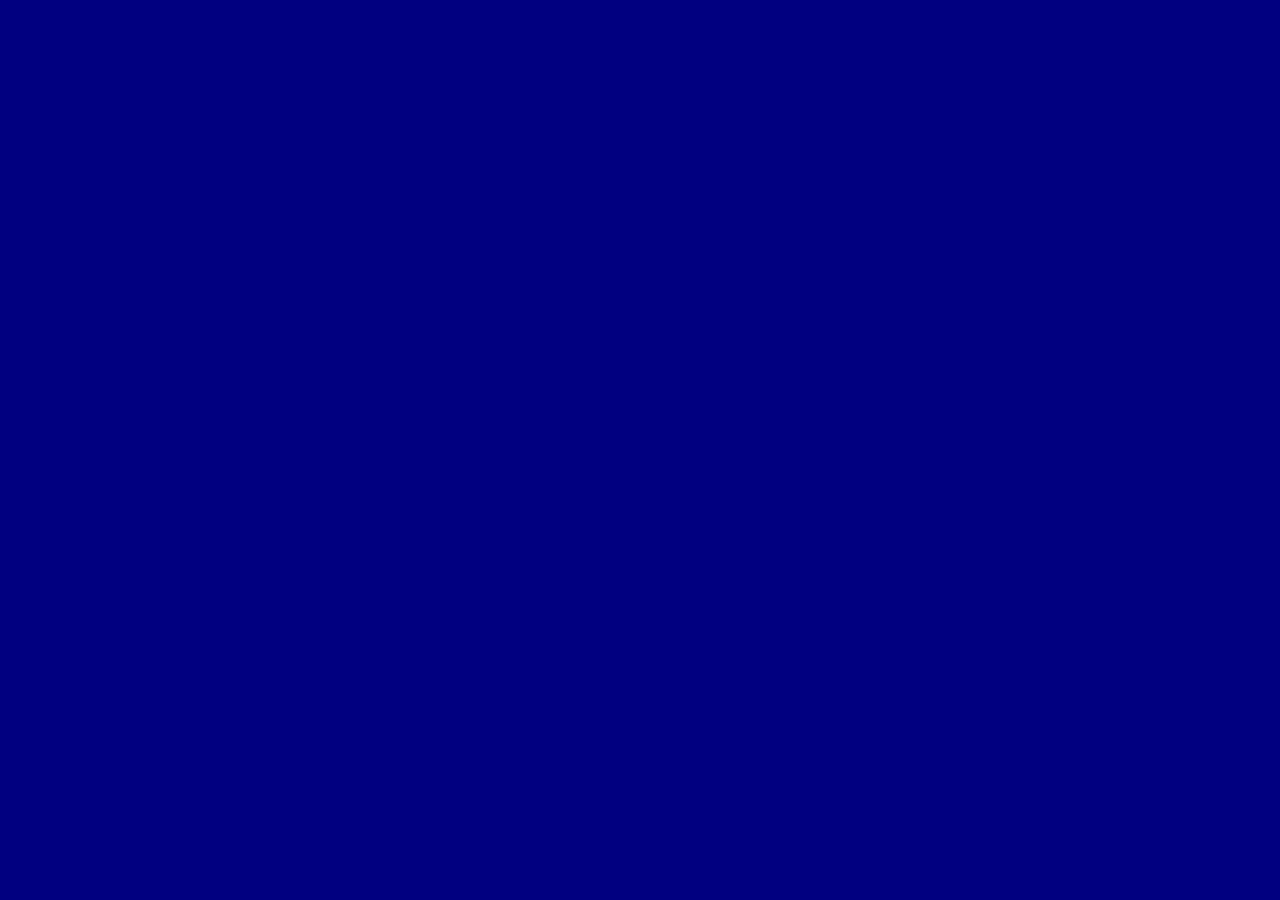
==== cihuy.html @ 17375bff "valentine" ====
<!DOCTYPE html>
<html lang="id">
<head>
    <meta charset="UTF-8">
    <meta name="viewport" content="width=device-width, initial-scale=1.0, maximum-scale=1.0, user-scalable=no">
    <title>LOVE_SYSTEM_98</title>
    <link href="https://fonts.googleapis.com/css2?family=VT323&display=swap" rel="stylesheet">
    <script src="https://cdnjs.cloudflare.com/ajax/libs/three.js/r128/three.min.js"></script>
    <script src="https://cdn.jsdelivr.net/npm/canvas-confetti@1.4.0/dist/confetti.browser.min.js"></script>
    <script src="https://cdnjs.cloudflare.com/ajax/libs/html2canvas/1.4.1/html2canvas.min.js"></script>
    <script src="https://cdn.jsdelivr.net/npm/chart.js"></script>
    <script src="https://cdnjs.cloudflare.com/ajax/libs/qrious/4.0.2/qrious.min.js"></script>
    <style>
        :root {
            --bg: #ffdae0;
            --win-bg: #ece0f8;
            --win-border-light: #ffffff;
            --win-border-dark: #808080;
            --pink: #ff9aa2;
            --blue: #b5ead7;
            --navy: #000080;
        }

        * { box-sizing: border-box; margin: 0; padding: 0; }

        body {
            margin: 0;
            overflow: hidden;
            background: var(--bg);
            font-family: 'VT323', monospace;
            user-select: none;
            -webkit-tap-highlight-color: transparent;
        }

        #world {
            position: fixed;
            top: 0; left: 0;
            z-index: 0;
        }

        #boot-screen {
            position: fixed;
            top: 0; left: 0;
            width: 100%; height: 100%;
            background: #000080;
            z-index: 1000;
            display: flex;
            justify-content: center;
            align-items: center;
            flex-direction: column;
            padding: 20px;
        }

        .boot-text {
            color: #aaaaaa;
            font-size: clamp(0.8rem, 2.5vw, 1.15rem);
            text-align: left;
            width: 600px;
            max-width: 100%;
            line-height: 1.8;
        }

        .boot-text .highlight { color: #ffffff; }
        .boot-text .love { color: #ff6b9d; }

        #password-section {
            margin-top: 20px;
            text-align: center;
            display: none;
            width: 100%;
            max-width: 400px;
        }

        #password-section label {
            color: #ffffff;
            font-size: clamp(1rem, 3vw, 1.4rem);
            display: block;
            margin-bottom: 10px;
        }

        #password-input {
            background: #000;
            border: 2px solid #aaa;
            color: #00ff00;
            font-family: 'VT323', monospace;
            font-size: clamp(1.2rem, 3.5vw, 1.5rem);
            padding: 8px 15px;
            text-align: center;
            width: 220px;
            max-width: 80%;
            outline: none;
        }

        #password-input::placeholder { color: #005500; }

        #password-error {
            color: #ff4444;
            font-size: 1.2rem;
            margin-top: 10px;
            min-height: 25px;
        }

        #password-hint {
            color: #888;
            font-size: clamp(0.8rem, 2.5vw, 1rem);
            margin-top: 5px;
        }

        .boot-btn {
            background: #444;
            border: 2px solid #aaa;
            color: white;
            font-family: 'VT323', monospace;
            font-size: 1.2rem;
            padding: 6px 20px;
            cursor: pointer;
            margin-top: 10px;
        }
        .boot-btn:hover { background: #666; }
        .boot-btn:active { background: #888; }

        #taskbar {
            position: fixed;
            bottom: 0; left: 0;
            width: 100%; height: 40px;
            background: #c0c0c0;
            border-top: 2px solid white;
            z-index: 100;
            display: none;
            align-items: center;
            padding: 0 4px;
            justify-content: space-between;
        }

        #start-btn {
            background: #c0c0c0;
            border: 2px outset #fff;
            font-family: 'VT323', monospace;
            font-size: clamp(0.9rem, 2.5vw, 1.1rem);
            padding: 2px 8px;
            cursor: pointer;
            display: flex;
            align-items: center;
            gap: 4px;
            white-space: nowrap;
        }

        #taskbar-clock {
            background: #c0c0c0;
            border: 2px inset #888;
            padding: 2px 8px;
            font-size: clamp(0.85rem, 2.5vw, 1.1rem);
            color: #000;
            white-space: nowrap;
        }

        #taskbar-title {
            flex: 1;
            margin-left: 6px;
            background: var(--navy);
            color: white;
            padding: 2px 6px;
            font-size: clamp(0.7rem, 2vw, 1rem);
            border: 2px inset #888;
            white-space: nowrap;
            overflow: hidden;
            text-overflow: ellipsis;
        }

        #ui {
            position: fixed;
            top: 0; left: 0;
            width: 100%;
            height: calc(100% - 40px);
            z-index: 10;
            display: none;
            justify-content: center;
            align-items: center;
            pointer-events: none;
            padding: 10px;
        }

        .window {
            pointer-events: auto;
            width: 480px;
            max-width: 100%;
            max-height: calc(100vh - 60px);
            background: var(--win-bg);
            border: 2px solid;
            border-color: var(--win-border-light) var(--win-border-dark) var(--win-border-dark) var(--win-border-light);
            box-shadow: 4px 4px 0 rgba(0,0,0,0.2);
            display: flex;
            flex-direction: column;
            animation: pop 0.35s cubic-bezier(0.175, 0.885, 0.32, 1.275);
        }

        @keyframes pop {
            from { transform: scale(0) rotate(-5deg); opacity: 0; }
            to { transform: scale(1) rotate(0deg); opacity: 1; }
        }

        .title-bar {
            background: linear-gradient(90deg, var(--pink), var(--blue));
            padding: 4px 6px;
            color: white;
            font-weight: bold;
            display: flex;
            justify-content: space-between;
            align-items: center;
            flex-shrink: 0;
            font-size: clamp(0.85rem, 2.5vw, 1rem);
        }

        .title-bar-buttons { display: flex; gap: 2px; }

        .title-bar-btn {
            width: 18px; height: 18px;
            background: #c0c0c0;
            border: 2px outset #fff;
            font-size: 12px;
            display: flex;
            justify-content: center;
            align-items: center;
            cursor: pointer;
            font-family: 'VT323', monospace;
        }

        .content {
            padding: 15px;
            text-align: center;
            font-size: clamp(1rem, 3vw, 1.3rem);
            color: #444;
            overflow-y: auto;
            flex: 1;
            -webkit-overflow-scrolling: touch;
        }

        .content::-webkit-scrollbar { width: 16px; }
        .content::-webkit-scrollbar-track { background: #f0f0f0; border: 1px inset #ccc; }
        .content::-webkit-scrollbar-thumb { background: #c0c0c0; border: 2px outset #ddd; }

        .btn {
            background: var(--win-bg);
            border: 2px solid;
            border-color: var(--win-border-light) var(--win-border-dark) var(--win-border-dark) var(--win-border-light);
            padding: 6px 18px;
            font-family: inherit;
            font-size: clamp(1rem, 3vw, 1.2rem);
            cursor: pointer;
            margin-top: 12px;
            transition: 0.15s;
        }
        .btn:active { border-style: inset; }
        .btn:hover { background: #ffe0e8; }

        .btn-pink { background: var(--pink); color: white; }
        .btn-pink:hover { background: #ff8a94; }

        .ll-progress {
            width: 100%; height: 10px;
            background: #ddd;
            border: 1px inset #ccc;
            margin-bottom: 15px;
            border-radius: 5px;
            overflow: hidden;
        }

        .ll-progress-fill {
            height: 100%;
            background: linear-gradient(90deg, var(--pink), #ff6b9d);
            transition: width 0.4s ease;
            border-radius: 5px;
        }

        .ll-question {
            font-size: clamp(1.1rem, 3vw, 1.3rem);
            color: var(--navy);
            margin-bottom: 12px;
            line-height: 1.4;
        }

        .ll-option {
            display: block;
            width: 100%;
            text-align: left;
            padding: 10px 14px;
            margin: 6px 0;
            background: white;
            border: 2px outset #ccc;
            font-family: inherit;
            font-size: clamp(0.9rem, 2.5vw, 1.1rem);
            cursor: pointer;
            transition: 0.2s;
            line-height: 1.3;
        }

        .ll-option:hover {
            background: #ffe0e8;
            transform: translateX(4px);
            border-color: var(--pink);
        }

        .ll-option:active { border-style: inset; background: #ffd0d8; }

        .ll-result-bar-wrap { margin: 8px 0; }

        .ll-result-header {
            display: flex;
            justify-content: space-between;
            font-size: clamp(0.8rem, 2.2vw, 1rem);
            color: #555;
            margin-bottom: 3px;
        }

        .ll-result-track {
            width: 100%; height: 22px;
            background: #eee;
            border: 1px inset #ccc;
            border-radius: 3px;
            overflow: hidden;
        }

        .ll-result-fill {
            height: 100%;
            border-radius: 3px;
            transition: width 1.2s ease;
            width: 0%;
        }

        .ll-result-fill.words { background: linear-gradient(90deg, #667eea, #764ba2); }
        .ll-result-fill.time { background: linear-gradient(90deg, #f093fb, #f5576c); }
        .ll-result-fill.gifts { background: linear-gradient(90deg, #43e97b, #38f9d7); }
        .ll-result-fill.service { background: linear-gradient(90deg, #4facfe, #00f2fe); }
        .ll-result-fill.touch { background: linear-gradient(90deg, #fa709a, #fee140); }

        .ll-description {
            background: white;
            border: 2px inset #ccc;
            padding: 14px;
            margin: 12px 0;
            text-align: left;
            font-size: clamp(0.9rem, 2.5vw, 1.1rem);
            line-height: 1.5;
            color: #444;
        }

        .option-card {
            display: block;
            width: 100%;
            text-align: left;
            padding: 12px 16px;
            margin: 6px 0;
            background: white;
            border: 2px outset #ccc;
            font-family: inherit;
            font-size: clamp(0.95rem, 2.8vw, 1.15rem);
            cursor: pointer;
            transition: 0.2s;
        }

        .option-card:hover {
            background: #ffe0e8;
            transform: translateX(4px);
        }

        .option-card:active { border-style: inset; }

        .option-card.selected {
            background: #d4edda;
            border-color: #28a745;
        }

        .input-area {
            width: 100%;
            min-height: 80px;
            background: white;
            border: 2px inset #ccc;
            font-family: 'VT323', monospace;
            font-size: clamp(1rem, 3vw, 1.2rem);
            padding: 12px;
            resize: vertical;
            outline: none;
            color: #333;
            line-height: 1.5;
        }

        .input-area:focus { border-color: var(--pink); }
        .input-area::placeholder { color: #bbb; }

        .music-option {
            display: flex;
            align-items: center;
            gap: 12px;
            width: 100%;
            padding: 10px 14px;
            margin: 6px 0;
            background: #1a1a2e;
            border: 2px outset #444;
            color: white;
            font-family: inherit;
            font-size: clamp(0.9rem, 2.5vw, 1.1rem);
            cursor: pointer;
            transition: 0.25s;
            border-radius: 4px;
            position: relative;
        }

        .music-option .song-info { text-align: left; flex: 1; }
        .music-option .song-title { font-size: clamp(0.95rem, 2.5vw, 1.15rem); }
        .music-option .song-artist { font-size: clamp(0.75rem, 2vw, 0.9rem); opacity: 0.6; }

        .movie-option {
            display: block;
            width: 100%;
            text-align: left;
            padding: 14px 16px;
            margin: 6px 0;
            background: white;
            border: 2px outset #ccc;
            font-family: inherit;
            cursor: pointer;
            transition: 0.25s;
        }

        .movie-option:hover {
            background: #ffe0e8;
            transform: translateX(4px);
            border-color: var(--pink);
        }

        .movie-option:active { border-style: inset; }

        .movie-title {
            font-size: clamp(1rem, 3vw, 1.2rem);
            color: var(--navy);
            font-weight: bold;
        }

        .movie-genre {
            font-size: clamp(0.75rem, 2vw, 0.9rem);
            color: #888;
            margin-top: 2px;
        }

        .yn-container {
            position: relative;
            width: 100%;
            height: 160px;
            margin-top: 15px;
        }

        .yn-yes {
            background: #d4edda;
            border: 2px outset #28a745;
            padding: 10px 25px;
            font-family: inherit;
            font-size: clamp(1.1rem, 3vw, 1.4rem);
            cursor: pointer;
            transition: 0.2s;
            position: relative;
            z-index: 2;
        }
        .yn-yes:hover { transform: scale(1.1); background: #b7dfbf; }

        .yn-no {
            background: #f8d7da;
            border: 2px outset #dc3545;
            padding: 10px 25px;
            font-family: inherit;
            font-size: clamp(1.1rem, 3vw, 1.4rem);
            cursor: pointer;
            position: absolute;
            z-index: 3;
            transition: none;
        }

        .yn-btn-row {
            display: flex;
            gap: 12px;
            justify-content: center;
            flex-wrap: wrap;
            margin-bottom: 10px;
        }

        #clippy-wrap {
            position: fixed;
            bottom: 45px;
            left: 10px;
            z-index: 200;
            display: none;
            cursor: pointer;
        }

        #clippy-canvas-3d {
            width: 80px;
            height: 100px;
            display: block;
        }

        .clippy-bubble {
            position: absolute;
            bottom: 105px;
            left: -5px;
            width: clamp(180px, 55vw, 260px);
            background: #ffffcc;
            border: 2px solid #333;
            border-radius: 8px;
            padding: 10px 12px;
            font-size: clamp(0.8rem, 2.2vw, 1rem);
            color: #333;
            box-shadow: 3px 3px 0 rgba(0,0,0,0.2);
            display: none;
            line-height: 1.4;
            z-index: 201;
        }

        .clippy-bubble::after {
            content: '';
            position: absolute;
            bottom: -10px;
            left: 30px;
            border: 5px solid transparent;
            border-top-color: #333;
        }

        .clippy-bubble::before {
            content: '';
            position: absolute;
            bottom: -7px;
            left: 31px;
            border: 4px solid transparent;
            border-top-color: #ffffcc;
            z-index: 1;
        }

        .clippy-name {
            font-weight: bold;
            color: var(--navy);
            font-size: clamp(0.75rem, 2vw, 0.9rem);
            margin-bottom: 3px;
        }

        .clippy-close {
            position: absolute;
            top: 2px; right: 5px;
            cursor: pointer;
            font-size: 1rem;
            color: #888;
            background: none;
            border: none;
            font-family: inherit;
        }
        .clippy-close:hover { color: #333; }

        .avatar-notification {
            position: fixed;
            bottom: 155px;
            left: 15px;
            background: white;
            border: 2px solid var(--pink);
            border-radius: 8px;
            padding: 10px 14px;
            font-size: clamp(0.9rem, 2.5vw, 1.2rem);
            color: var(--navy);
            z-index: 300;
            box-shadow: 3px 3px 0 rgba(0,0,0,0.15);
            animation: notifPop 0.4s cubic-bezier(0.175, 0.885, 0.32, 1.275);
            max-width: clamp(200px, 70vw, 280px);
        }

        @keyframes notifPop {
            from { transform: scale(0) translateY(20px); opacity: 0; }
            to { transform: scale(1) translateY(0); opacity: 1; }
        }

        .floating-hearts {
            position: fixed; top: 0; left: 0;
            width: 100%; height: 100%;
            pointer-events: none; z-index: 50;
        }

        .float-heart {
            position: absolute; bottom: -50px;
            font-size: 2rem;
            animation: floatUp 4s ease-in forwards;
            opacity: 0.8;
            color: var(--pink);
        }

        @keyframes floatUp {
            0% { transform: translateY(0) rotate(0deg); opacity: 0.8; }
            100% { transform: translateY(-110vh) rotate(360deg); opacity: 0; }
        }

        .particle-container {
            position: fixed; top: 0; left: 0;
            width: 100%; height: 100%;
            pointer-events: none; z-index: 5;
        }

        .particle {
            position: absolute;
            width: 4px; height: 4px;
            background: var(--pink);
            border-radius: 50%;
            opacity: 0.3;
            animation: particleFloat 8s linear infinite;
        }

        @keyframes particleFloat {
            0% { transform: translateY(100vh) rotate(0deg); opacity: 0; }
            10% { opacity: 0.3; }
            90% { opacity: 0.3; }
            100% { transform: translateY(-10vh) rotate(720deg); opacity: 0; }
        }

        .scene-transition { animation: slideIn 0.4s ease; }

        @keyframes slideIn {
            from { opacity: 0; transform: translateY(15px); }
            to { opacity: 1; transform: translateY(0); }
        }

        .hidden { display: none !important; }

        @media (max-width: 480px) {
            #ui { padding: 5px; }
            .content { padding: 12px 10px; }
            .window { max-height: calc(100vh - 55px); }
            .ll-option, .option-card, .music-option, .movie-option { padding: 8px 10px; margin: 4px 0; }
            #clippy-wrap { left: 5px; bottom: 42px; }
            #clippy-canvas-3d { width: 65px; height: 82px; }
            .clippy-bubble { bottom: 87px; }
            .avatar-notification { bottom: 130px; left: 8px; }
        }
    </style>
</head>
<body>

    <canvas id="world"></canvas>

    <div id="boot-screen">
        <div class="boot-text" id="boot-text"></div>
        <div id="password-section">
            <label>🔒 Masukin tanggal rahasia kita:</label>
            <input type="text" id="password-input" placeholder="MM/DD/YYYY" maxlength="10" autocomplete="off">
            <div id="password-error"></div>
            <div id="password-hint">Hint: 12 Maret 2022 💕</div>
            <button class="boot-btn" onclick="checkPassword()">BUKA ♥</button>
        </div>
    </div>

    <div id="taskbar">
        <div style="display:flex; align-items: center; flex:1; min-width:0;">
            <button id="start-btn">💕 Start</button>
            <div id="taskbar-title">LOVE_SYSTEM_98</div>
        </div>
        <div id="taskbar-clock"></div>
    </div>

    <div class="particle-container" id="particles"></div>
    <div class="floating-hearts" id="floating-hearts"></div>

    <div id="clippy-wrap" onclick="toggleClippyBubble(event)">
        <div class="clippy-bubble" id="clippy-bubble">
            <button class="clippy-close" onclick="event.stopPropagation(); hideClippyBubble()">X</button>
            <div class="clippy-name">📎 Clippy:</div>
            <div id="clippy-text">Hai! Aku temenin kamu ya! 💕</div>
        </div>
        <canvas id="clippy-canvas-3d"></canvas>
    </div>

    <div id="ui">
        <div class="window" id="main-window">
            <div class="title-bar">
                <span id="win-title">SYSTEM</span>
                <div class="title-bar-buttons">
                    <div class="title-bar-btn">_</div>
                    <div class="title-bar-btn">[]</div>
                    <div class="title-bar-btn">X</div>
                </div>
            </div>
            <div class="content" id="win-content"></div>
        </div>
    </div>

    <script>
        const CONFIG = {
            password: "12/03/2022",
            herName: "Sayangku",
            giftVideoUrl: "gift.mp4"
        };

        const LL_QUIZ = [
            {
                q: "Aku ngerasa paling disayang kalo ayam...",
                options: [
                    { text: "Bilang 'aku sayang kamu' dan muji aku tulus", lang: "W" },
                    { text: "Kasih perhatian full tanpa gangguan", lang: "T" },
                    { text: "Kasih surprise kecil yang thoughtful", lang: "G" },
                    { text: "Bantuin aku tanpa diminta", lang: "A" },
                    { text: "Genggam tangan atau peluk aku", lang: "P" }
                ]
            },
            {
                q: "Kalo lagi bad day, aku butuh ayam buat...",
                options: [
                    { text: "Semangatin kayak 'kamu pasti bisa, aku percaya'", lang: "W" },
                    { text: "Tinggalin semua kerjaan dan temenin aku", lang: "T" },
                    { text: "Bawain jajanan favorit atau sesuatu", lang: "G" },
                    { text: "Urus semua biar aku tinggal istirahat", lang: "A" },
                    { text: "Peluk aku sampe aku tenang", lang: "P" }
                ]
            },
            {
                q: "Aku ngerasa paling spesial kalo...",
                options: [
                    { text: "Ayam nulis pesan yang bikin meleleh", lang: "W" },
                    { text: "Kita punya quality time seharian", lang: "T" },
                    { text: "Dapet hadiah yang nunjukin dia kenal aku banget", lang: "G" },
                    { text: "Ayam ngerjain hal yang aku males lakuin", lang: "A" },
                    { text: "Ayam affectionate di depan orang", lang: "P" }
                ]
            },
            {
                q: "Aku tau orang beneran care kalo dia...",
                options: [
                    { text: "Sering bilang hal-hal manis", lang: "W" },
                    { text: "Selalu sempetin waktu walau sibuk", lang: "T" },
                    { text: "Inget hal kecil yang pernah aku sebut", lang: "G" },
                    { text: "Langsung lakuin tanpa diminta", lang: "A" },
                    { text: "Sentuh aku natural — pegang tangan, rangkul gitu", lang: "P" }
                ]
            },
            {
                q: "Yang paling bikin aku sedih kalo ayam...",
                options: [
                    { text: "Jarang ngomong yang manis-manis", lang: "W" },
                    { text: "Sibuk terus dan nggak fokus kalo bareng", lang: "T" },
                    { text: "Lupa tanggal penting atau nggak pernah surprise", lang: "G" },
                    { text: "Nggak bantuin padahal liat aku kewalahan", lang: "A" },
                    { text: "Nggak mau deket-deket secara fisik", lang: "P" }
                ]
            },
            {
                q: "Date night ideal aku tuh...",
                options: [
                    { text: "Ngobrol deep bareng, curhat-curhatan", lang: "W" },
                    { text: "Apapun asal bareng dan HP disingkirin", lang: "T" },
                    { text: "Saling kasih surprise kecil yang lucu", lang: "G" },
                    { text: "Ayam yang plan semua, aku tinggal dateng", lang: "A" },
                    { text: "Cuddling, pegang tangan, deket terus", lang: "P" }
                ]
            },
            {
                q: "Surprise paling best yang bisa ayam kasih...",
                options: [
                    { text: "Surat cinta atau voice note bilang sayang", lang: "W" },
                    { text: "Cancel semua buat habiskan hari sama aku", lang: "T" },
                    { text: "Hadiah yang dipikirin mateng-mateng", lang: "G" },
                    { text: "Pulang rumah udah bersih rapi semua", lang: "A" },
                    { text: "Slow dance random atau pelukan panjang", lang: "P" }
                ]
            },
            {
                q: "Kalo lagi sakit, aku pengen ayam...",
                options: [
                    { text: "Chat yang sweet dan cek kondisi terus", lang: "W" },
                    { text: "Nemenin seharian nggak kemana-mana", lang: "T" },
                    { text: "Bawain sup, obat, dan comfort food", lang: "G" },
                    { text: "Handle semua urusan biar aku fokus sembuh", lang: "A" },
                    { text: "Peluk, elus kepala, jagain aku", lang: "P" }
                ]
            },
            {
                q: "Aku ngerasa jauh dari ayam kalo...",
                options: [
                    { text: "Berhari-hari nggak ada kata manis", lang: "W" },
                    { text: "Udah lama nggak quality time berdua", lang: "T" },
                    { text: "Dia stop effort buat surprise", lang: "G" },
                    { text: "Kayak ngurus semuanya sendiri", lang: "A" },
                    { text: "Udah lama nggak ada sentuhan sayang", lang: "P" }
                ]
            },
            {
                q: "Di depan orang, aku suka kalo ayam...",
                options: [
                    { text: "Bangga kenalin aku dan puji aku ke orang", lang: "W" },
                    { text: "Fokus ke aku bukan scroll HP", lang: "T" },
                    { text: "Random beliin sesuatu karena kepikiran aku", lang: "G" },
                    { text: "Bukaain pintu, bawain barang, take care aku", lang: "A" },
                    { text: "Rangkul atau pegang tangan terus", lang: "P" }
                ]
            },
            {
                q: "Habis berantem, aku ngerasa beres kalo ayam...",
                options: [
                    { text: "Minta maaf tulus pake kata-kata yang nyentuh", lang: "W" },
                    { text: "Duduk bareng ngobrol sampe kelar", lang: "T" },
                    { text: "Bawain bunga atau something buat peace", lang: "G" },
                    { text: "Buktiin lewat tindakan kalo dia berubah", lang: "A" },
                    { text: "Langsung peluk erat tanpa ngomong", lang: "P" }
                ]
            },
            {
                q: "Yang paling aku hargain dari hubungan...",
                options: [
                    { text: "Denger 'aku sayang kamu' tiap hari tulus", lang: "W" },
                    { text: "Punya quality time rutin tanpa gangguan", lang: "T" },
                    { text: "Effort dibalik hadiah, sekecil apapun", lang: "G" },
                    { text: "Pasangan yang tau kebutuhanku tanpa diminta", lang: "A" },
                    { text: "Sentuhan sayang yang konsisten", lang: "P" }
                ]
            },
            {
                q: "Ultah perfect aku tuh...",
                options: [
                    { text: "Dapet surat atau speech tentang artinya aku", lang: "W" },
                    { text: "Seharian full bareng, udah di-plan", lang: "T" },
                    { text: "Hadiah yang udah lama pengen", lang: "G" },
                    { text: "Dia urus semuanya, aku tinggal enjoy", lang: "A" },
                    { text: "Bangun pagi dengan breakfast dan pelukan", lang: "P" }
                ]
            },
            {
                q: "Kalo ketemu ayam setelah lama pisah...",
                options: [
                    { text: "Pengen denger semua yang dia rasain", lang: "W" },
                    { text: "Mau habiskan seharian catch up bareng", lang: "T" },
                    { text: "Berharap dia bawa oleh-oleh", lang: "G" },
                    { text: "Notice kalo dia siapin sesuatu buat aku", lang: "A" },
                    { text: "Langsung lari peluk dia", lang: "P" }
                ]
            },
            {
                q: "Romantis sehari-hari buat aku tuh...",
                options: [
                    { text: "Random text 'lagi mikirin kamu' di tengah hari", lang: "W" },
                    { text: "Ritual tiap malam ngobrol atau lakuin sesuatu bareng", lang: "T" },
                    { text: "Kejutan kecil ditaro diam-diam buat aku temuin", lang: "G" },
                    { text: "Bikinin kopi, siapin barang, bantu hal kecil", lang: "A" },
                    { text: "Cium bye, peluk pas ketemu, sentuh lembut", lang: "P" }
                ]
            },
            {
                q: "Aku ngerasa paling menarik kalo ayam...",
                options: [
                    { text: "Bilang exactly apa yang dia suka dari aku", lang: "W" },
                    { text: "Nggak bisa berhenti liatin aku", lang: "T" },
                    { text: "Pilihin sesuatu spesial buat aku pake", lang: "G" },
                    { text: "Extra effort bikin aku merasa dijaga", lang: "A" },
                    { text: "Nggak bisa jauh-jauh, mau deket terus", lang: "P" }
                ]
            },
            {
                q: "Kalo cuma boleh pilih SATU hal selamanya...",
                options: [
                    { text: "Denger 'aku sayang kamu' tulus tiap hari", lang: "W" },
                    { text: "Quality time tanpa gangguan tiap hari", lang: "T" },
                    { text: "Surprise yang bermakna tiap minggu", lang: "G" },
                    { text: "Pasangan yang selalu tanggung bareng", lang: "A" },
                    { text: "Kedekatan fisik dan kehangatan setiap saat", lang: "P" }
                ]
            },
            {
                q: "Kalo stress kerjaan, yang paling bikin nyaman...",
                options: [
                    { text: "'Kamu tuh hebat. Aku percaya sama kamu.'", lang: "W" },
                    { text: "Dia duduk temenin, nggak perlu ngomong", lang: "T" },
                    { text: "Nemu care package atau sesuatu dari dia", lang: "G" },
                    { text: "Pulang makan udah siap, rumah beres", lang: "A" },
                    { text: "Pijet, elus kepala, atau dipeluk sambil curhat", lang: "P" }
                ]
            },
            {
                q: "Minggu santai perfect sama ayam...",
                options: [
                    { text: "Sharing mimpi, rahasia, ngobrol dari hati", lang: "W" },
                    { text: "Main game, masak, atau apapun bareng", lang: "T" },
                    { text: "Saling surprise-in treats dan barang kecil", lang: "G" },
                    { text: "Satu urus brunch, yang satu relax", lang: "A" },
                    { text: "Rebahan seharian, meluk-melukan", lang: "P" }
                ]
            },
            {
                q: "Hal PALING romantis yang bisa dilakuin...",
                options: [
                    { text: "Nulis surat cinta yang curhat habis-habisan", lang: "W" },
                    { text: "Surprise trip cuma berdua tanpa gangguan", lang: "T" },
                    { text: "Bikin hadiah custom dari nol buat aku", lang: "G" },
                    { text: "Diem-diem handle semua pas aku lagi susah", lang: "A" },
                    { text: "Slow dance di dapur tengah malem", lang: "P" }
                ]
            }
        ];

        const LL_INFO = {
            W: {
                name: "Kata-kata Sayang",
                emoji: "💬",
                color: "words",
                description: "Kamu tuh orangnya butuh dibilangin. Bukan lebay ya, tapi emang hati kamu paling bergetar kalo denger kata-kata tulus. Pujian, 'aku sayang kamu', chat manis random itu yang bikin kamu merasa dicintai banget.",
                tips: "💡 Sering-sering kirim chat manis random, tinggalin notes, bilang 'aku bangga sama kamu', dan jangan pelit ngomong sayang."
            },
            T: {
                name: "Quality Time",
                emoji: "⏰",
                color: "time",
                description: "Buat kamu yang penting tuh HADIR. Nggak harus ngapa-ngapain, yang penting bareng dan fokus satu sama lain. HP disingkirin, mata ketemu mata. Kalo pasangan sibuk terus atau distracted, itu sakitnya tuh di sini 🫠",
                tips: "💡 Bikin date tanpa HP, bikin ritual harian bareng, eye contact pas ngobrol, dan tunjukin kalo kamu prioritas nomor satu."
            },
            G: {
                name: "Hadiah & Surprise",
                emoji: "🎁",
                color: "gifts",
                description: "Ini BUKAN soal matre ya! Kamu tuh ngehargain EFFORT dan pikiran di balik hadiah. Benda 10rb yang dipilih pake cinta itu lebih berarti dari barang mahal tapi asal beli. Intinya 'aku mikirin kamu'.",
                tips: "💡 Inget hal kecil yang dia pernah sebut pengen, surprise dengan barang random, dan yang penting tuh 'aku liat ini terus inget kamu'."
            },
            A: {
                name: "Tindakan Nyata",
                emoji: "🛠️",
                color: "service",
                description: "Kamu percaya sama pepatah actions speak louder than words. Kalo pasangan bantuin tanpa diminta, urus-urusin, ringanin beban itu tuh love language kamu banget. Nggak perlu banyak ngomong, lakuin aja.",
                tips: "💡 Bantuin tanpa diminta, ambil alih kerjaan yang dia males, siapin kebutuhannya, dan tunjukin lewat perbuatan."
            },
            P: {
                name: "Sentuhan Fisik",
                emoji: "🤗",
                color: "touch",
                description: "Kamu orangnya butuh kedekatan fisik buat ngerasa connected. Pegang tangan, pelukan, cuddling, sentuhan kecil sepanjang hari itu semua bikin kamu merasa aman dan dicintai. Tanpa itu, berasa jauh banget.",
                tips: "💡 Pegang tangan naturally, random hugs, cuddle pas nonton, sentuhan lembut pas ngobrol, dan selalu deket secara fisik."
            }
        };

        const DAD_JOKES_ID = [
            "Kenapa ayam nyebrang jalan? Karena mau ke seberang lah! 🐔",
            "Bedanya kamu sama kucing? Kucing kaki 4, kamu bikin jatuh cinta! 😻",
            "Kenapa matematika sedih? Kebanyakan masalah! 📐",
            "Lebih berat mana 1 kg batu apa 1 kg kapas? Lebih berat rinduku padamu! 💕",
            "Sayur apa yang romantis? Kol-mu bikin jatuh hati! 🥬",
            "Ikan apa yang terbang? Ikan-tankah kamu mau jadi pacarku? 🐟",
            "Bedanya kamu sama matahari? Matahari cuma 1, kamu satu-satunya! ☀️",
            "Hewan apa yang romantis? Kupu-kupu, bikin perut geli! 🦋",
            "Kenapa kucing suka TV? Karena ada mouse-nya! 🐱",
            "Bedanya kopi sama kamu? Kopi bikin melek, kamu bikin deg-degan! ☕",
            "Kenapa wifi bahagia? Karena selalu connect! 📶",
            "Kenapa donat bolong? Kalo nggak bolong namanya roti! 🍩",
            "Bedanya kamu sama bintang? Dua-duanya bikin nggak bisa tidur! ⭐",
            "Bedanya kamu sama magnet? Magnet narik besi, kamu narik hatiku! 🧲",
            "Kenapa ayam nggak punya HP? Udah punya kamu di hatinya! 🐓💕"
        ];

        let jokeIndex = 0;
        let jokeInterval = null;
        let clippyVisible = false;

        function shuffleArray(arr) {
            for (let i = arr.length - 1; i > 0; i--) {
                const j = Math.floor(Math.random() * (i + 1));
                [arr[i], arr[j]] = [arr[j], arr[i]];
            }
        }

        function showClippy() {
            document.getElementById('clippy-wrap').style.display = 'block';
            initClippy3D();
            shuffleArray(DAD_JOKES_ID);

            jokeInterval = setInterval(() => {
                if (!clippyVisible) showClippyJoke(DAD_JOKES_ID[jokeIndex++ % DAD_JOKES_ID.length]);
            }, 25000);

            setTimeout(() => showClippyJoke(DAD_JOKES_ID[jokeIndex++ % DAD_JOKES_ID.length]), 4000);
        }

        function showClippyJoke(text) {
            document.getElementById('clippy-text').textContent = text;
            document.getElementById('clippy-bubble').style.display = 'block';
            clippyVisible = true;
            setTimeout(() => { if (clippyVisible) hideClippyBubble(); }, 8000);
        }

        function toggleClippyBubble(e) {
            if (e.target.closest('.clippy-close')) return;
            if (clippyVisible) hideClippyBubble();
            else showClippyJoke(DAD_JOKES_ID[jokeIndex++ % DAD_JOKES_ID.length]);
        }

        function hideClippyBubble() {
            document.getElementById('clippy-bubble').style.display = 'none';
            clippyVisible = false;
        }

        function showNotif(text, dur = 3000) {
            document.querySelectorAll('.avatar-notification').forEach(n => n.remove());
            const n = document.createElement('div');
            n.className = 'avatar-notification';
            n.innerHTML = `📎 ${text}`;
            document.body.appendChild(n);
            setTimeout(() => { n.style.opacity = '0'; n.style.transition = 'opacity 0.5s'; setTimeout(() => n.remove(), 500); }, dur);
        }

        let cScene, cCamera, cRenderer, cClippy, cClock;

        function initClippy3D() {
            const canvas = document.getElementById('clippy-canvas-3d');
            const w = canvas.clientWidth || 80;
            const h = canvas.clientHeight || 100;

            cScene = new THREE.Scene();
            cCamera = new THREE.PerspectiveCamera(45, w / h, 0.1, 100);
            cCamera.position.set(0, 0, 4);
            cCamera.lookAt(0, 0, 0);

            cRenderer = new THREE.WebGLRenderer({ canvas, alpha: true, antialias: true });
            cRenderer.setSize(w, h);
            cRenderer.setPixelRatio(Math.min(window.devicePixelRatio, 2));
            cRenderer.setClearColor(0x000000, 0);

            cScene.add(new THREE.AmbientLight(0xffffff, 0.8));
            const dir = new THREE.DirectionalLight(0xffffff, 0.6);
            dir.position.set(2, 3, 3);
            cScene.add(dir);

            cClippy = new THREE.Group();

            const curve = new THREE.CatmullRomCurve3([
                new THREE.Vector3( 0.0, -0.6, 0 ),
                new THREE.Vector3( 0.4, -0.6, 0 ),
                new THREE.Vector3( 0.4,  0.5, 0 ),
                new THREE.Vector3( 0.0,  0.7, 0 ),
                new THREE.Vector3(-0.4,  0.5, 0 ),
                new THREE.Vector3(-0.4, -0.8, 0 ),
                new THREE.Vector3( 0.0, -1.0, 0 ),
                new THREE.Vector3( 0.6, -0.8, 0 ),
                new THREE.Vector3( 0.6,  0.6, 0 ),
            ], false, 'catmullrom', 0.5);

            const tubeGeom = new THREE.TubeGeometry(curve, 64, 0.08, 8, false);
            const silverMat = new THREE.MeshStandardMaterial({color: 0xcccccc, metalness: 0.8, roughness: 0.2});
            const clippyMesh = new THREE.Mesh(tubeGeom, silverMat);

            const scleraGeom = new THREE.SphereGeometry(0.12, 16, 16);
            const scleraMat = new THREE.MeshBasicMaterial({color: 0xffffff});
            
            const scleraL = new THREE.Mesh(scleraGeom, scleraMat);
            scleraL.position.set(0.2, 0.55, 0.09);
            scleraL.scale.set(1, 1.2, 0.4);

            const scleraR = new THREE.Mesh(scleraGeom, scleraMat);
            scleraR.position.set(-0.2, 0.55, 0.09);
            scleraR.scale.set(1, 1.2, 0.4);

            // Corrected instantiation (THREE.MeshBasicMaterial)
            const pupilGeom = new THREE.SphereGeometry(0.045, 16, 16);
            const pupilMat = new THREE.MeshBasicMaterial({color: 0x000000});

            const pupilL = new THREE.Mesh(pupilGeom, pupilMat);
            pupilL.position.set(0.2, 0.55, 0.15);

            const pupilR = new THREE.Mesh(pupilGeom, pupilMat);
            pupilR.position.set(-0.2, 0.55, 0.15);

            // Add new 3D floating heart asset
            const heartShape = new THREE.Shape();
            heartShape.moveTo(0, 0);
            heartShape.bezierCurveTo(0, 0, -0.05, -0.12, -0.14, -0.12);
            heartShape.bezierCurveTo(-0.24, -0.12, -0.24, 0, -0.24, 0);
            heartShape.bezierCurveTo(-0.24, 0.08, -0.12, 0.17, 0, 0.24);
            heartShape.bezierCurveTo(0.12, 0.17, 0.24, 0.08, 0.24, 0);
            heartShape.bezierCurveTo(0.24, 0, 0.24, -0.12, 0.14, -0.12);
            heartShape.bezierCurveTo(0.05, -0.12, 0, 0, 0, 0);

            const heartExtrude = new THREE.ExtrudeGeometry(heartShape, { depth: 0.05, bevelEnabled: true, bevelThickness: 0.02, bevelSize: 0.02, bevelSegments: 2 });
            const heartMat3D = new THREE.MeshStandardMaterial({ color: 0xff3355, roughness: 0.4 });
            const heartMesh = new THREE.Mesh(heartExtrude, heartMat3D);
            heartMesh.position.set(0.4, 0.1, 0.2);
            heartMesh.rotation.z = Math.PI;
            heartMesh.scale.set(0.6, 0.6, 0.6);
            heartMesh.name = 'clippyHeart';

            cClippy.add(clippyMesh, scleraL, scleraR, pupilL, pupilR, heartMesh);
            cScene.add(cClippy);

            cClock = new THREE.Clock();
            animateClippy();
        }

        function animateClippy() {
            requestAnimationFrame(animateClippy);
            if (!cClippy || !cRenderer) return;

            const t = cClock.getElapsedTime();
            cClippy.position.y = Math.sin(t * 1.5) * 0.1;
            cClippy.rotation.y = Math.sin(t * 0.6) * 0.2;
            cClippy.rotation.z = Math.sin(t * 0.8) * 0.05;

            cClippy.traverse(child => {
                if (child.name === 'clippyHeart') {
                    child.position.y = 0.1 + Math.sin(t * 3) * 0.05;
                    child.rotation.y = Math.sin(t * 2) * 0.2;
                    const s = 0.6 + Math.sin(t * 4) * 0.05;
                    child.scale.set(s, s, s);
                }
            });

            cRenderer.render(cScene, cCamera);
        }

        let collectedData = {
            timestamp: '', love_language_scores: {}, love_language_primary: '',
            food_answer: '', music_answer: '', year_want: '', year_expect: '',
            romantic_thing: '', movie_answer: '', make_like_more: '', good_boy: '',
            time_spent: 0
        };
        let sessionStart = Date.now();

        const SCENES = ['boot','loveLanguage','llResult','foodQuestion','musicQuestion','yearWant','yearExpect','romanticThing','movieDate','makeLikeMore','goodBoy','finale'];
        let currentScene = 0, llIndex = 0, llScores = {W:0,T:0,G:0,A:0,P:0};

        const bootLines = [
            { text: "LOVE_SYSTEM_98 BIOS v14.02.25", delay: 0 },
            { text: "Copyright (c) 2025 HeartSoft Inc.", delay: 300 },
            { text: "", delay: 400 },
            { text: "Loading modules................ OK", delay: 600 },
            { text: "Loading romance.dll............... OK", delay: 900 },
            { text: "Target Search....................... FOUND 💕", delay: 1200, class: "love" },
            { text: "", delay: 1500 },
            { text: "[ TARGET DETECTED ]", delay: 1700, class: "love" },
            { text: `Target: ${CONFIG.herName}`, delay: 2000, class: "highlight" },
            { text: "Love Level: OVERFLOW ERROR", delay: 2300, class: "love" },
            { text: "Status: IN LOVE 🥰", delay: 2600, class: "love" },
            { text: "", delay: 2900 },
            { text: "Authentication required...", delay: 3100, class: "highlight" },
        ];

        function runBoot() {
            const el = document.getElementById('boot-text');
            bootLines.forEach((line, i) => {
                setTimeout(() => {
                    const d = document.createElement('div');
                    d.innerHTML = line.class ? `<span class="${line.class}">${line.text}</span>` : line.text || '&nbsp;';
                    el.appendChild(d);
                    if (i === bootLines.length - 1) {
                        setTimeout(() => {
                            document.getElementById('password-section').style.display = 'block';
                            document.getElementById('password-input').focus();
                        }, 500);
                    }
                }, line.delay);
            });
        }

        function checkPassword() {
            const input = document.getElementById('password-input').value.trim();
            const error = document.getElementById('password-error');
            const valid = ["12/03/2022", "12/3/2022", "12-03-2022", "12-3-2022", "12.03.2022", "12.3.2022"];

            if (valid.includes(input)) {
                error.style.color = '#00ff00';
                error.textContent = 'ACCESS GRANTED 💕';
                setTimeout(() => {
                    document.getElementById('boot-screen').style.display = 'none';
                    document.getElementById('taskbar').style.display = 'flex';
                    document.getElementById('ui').style.display = 'flex';
                    currentScene = 1;
                    renderScene();
                    startClock();
                    startHearts();
                    spawnParticles();
                    showClippy();
                }, 1200);
            } else {
                error.style.color = '#ff4444';
                error.textContent = 'Incorrect! Try again 😤';
                document.getElementById('password-input').value = '';
                document.getElementById('password-input').focus();
            }
        }

        document.getElementById('password-input').addEventListener('keypress', e => { if (e.key === 'Enter') checkPassword(); });

        function renderScene() {
            const content = document.getElementById('win-content');
            const title = document.getElementById('win-title');
            const taskTitle = document.getElementById('taskbar-title');
            const win = document.getElementById('main-window');
            win.style.animation = 'none'; win.offsetHeight;
            win.style.animation = 'pop 0.35s cubic-bezier(0.175, 0.885, 0.32, 1.275)';

            moveCamera();

            switch (SCENES[currentScene]) {
                case 'loveLanguage':
                    title.textContent = '💕 Love_Language.exe';
                    taskTitle.textContent = 'Love_Language.exe';
                    llIndex = 0; llScores = {W:0,T:0,G:0,A:0,P:0};
                    renderLLQ();
                    break;

                case 'llResult': renderLLResult(); break;

                case 'foodQuestion':
                    title.textContent = '🍔 Question.exe';
                    taskTitle.textContent = 'Favorite_Food.exe';
                    content.innerHTML = `<div class="scene-transition">
                        <div style="font-size:1.5rem;color:var(--pink);margin-bottom:5px">🤔</div>
                        <div style="font-size:clamp(1.1rem,3.5vw,1.4rem);color:var(--navy);margin-bottom:15px">
                            Menurut kamu, ayam paling suka makan apa?
                        </div>
                        <button class="option-card" onclick="ansFood(this,'Sushi')">🍣 Sushi</button>
                        <button class="option-card" onclick="ansFood(this,'Pizza')">🍕 Pizza</button>
                        <button class="option-card" onclick="ansFood(this,'Nasi Goreng')">🍛 Nasi Goreng</button>
                        <button class="option-card" onclick="ansFood(this,'Es Krim')">🍦 Es Krim</button>
                        <button class="option-card" onclick="ansFood(this,'Bukan satupun')" style="border-color:var(--pink)">❌ Bukan satupun</button>
                    </div>`;
                    break;

                case 'musicQuestion':
                    title.textContent = '🎵 Music.exe';
                    taskTitle.textContent = 'Favorite_Music.exe';
                    content.innerHTML = `<div class="scene-transition">
                        <div style="font-size:1.5rem;color:var(--pink);margin-bottom:5px">🎧</div>
                        <div style="font-size:clamp(1.1rem,3.5vw,1.4rem);color:var(--navy);margin-bottom:8px">
                            Musik apa sih yang ayam suka?
                        </div>
                        <div class="music-option" onclick="ansMusic(this, 'Joji - Like You Do', false)">
                            <div class="song-info">
                                <div class="song-title">🎵 Like You Do</div>
                                <div class="song-artist">Joji</div>
                            </div>
                        </div>
                        <div class="music-option" onclick="ansMusic(this, 'Barasuara - Pancarona', false)">
                            <div class="song-info">
                                <div class="song-title">🎸 Pancarona</div>
                                <div class="song-artist">Barasuara</div>
                            </div>
                        </div>
                        <div class="music-option" onclick="ansMusic(this, 'ILLIT - Magnetic', false)">
                            <div class="song-info">
                                <div class="song-title">💫 Magnetic</div>
                                <div class="song-artist">ILLIT</div>
                            </div>
                        </div>
                        <div class="music-option" onclick="ansMusic(this, 'Ayam - Bebek Kalau Ngambek', true)">
                            <div class="song-info">
                                <div class="song-title">✨ Bebek Kalau Ngambek</div>
                                <div class="song-artist">Ayam</div>
                            </div>
                        </div>
                    </div>`;
                    break;

                case 'yearWant':
                    title.textContent = '🌟 Hope.exe';
                    taskTitle.textContent = 'Hope.exe';
                    content.innerHTML = `<div class="scene-transition">
                        <div style="font-size:2rem;margin-bottom:5px">🌟</div>
                        <div style="font-size:clamp(1.1rem,3.5vw,1.4rem);color:var(--navy);margin-bottom:8px">
                            Tahun ini kamu pengen kita ngapain aja?
                        </div>
                        <textarea class="input-area" id="yearWantInput" placeholder="Aku pengen kita... 💕"></textarea>
                        <div id="yearWantStatus" style="min-height:25px;color:var(--pink);margin-top:5px"></div>
                        <button class="btn btn-pink" onclick="saveYearWant()">Save 💕</button>
                    </div>`;
                    break;

                case 'yearExpect':
                    title.textContent = '💭 Expectation.exe';
                    taskTitle.textContent = 'Expectation.exe';
                    content.innerHTML = `<div class="scene-transition">
                        <div style="font-size:2rem;margin-bottom:5px">💭</div>
                        <div style="font-size:clamp(1.1rem,3.5vw,1.4rem);color:var(--navy);margin-bottom:8px">
                            Kamu harapin apa dari ayam tahun ini?
                        </div>
                        <textarea class="input-area" id="yearExpectInput" placeholder="Aku berharap ayam... 🥺"></textarea>
                        <div id="yearExpectStatus" style="min-height:25px;color:var(--pink);margin-top:5px"></div>
                        <button class="btn btn-pink" onclick="saveYearExpect()">Save 💕</button>
                    </div>`;
                    break;

                case 'romanticThing':
                    title.textContent = '💕 Romance.exe';
                    taskTitle.textContent = 'Romance.exe';
                    content.innerHTML = `<div class="scene-transition">
                        <div style="font-size:2rem;margin-bottom:5px">💕</div>
                        <div style="font-size:clamp(1.1rem,3.5vw,1.4rem);color:var(--navy);margin-bottom:8px">
                            Hal paling romantis yang ayam pernah lakuin apa?
                        </div>
                        <textarea class="input-area" id="romanticInput" placeholder="Waktu itu ayam... 🥰"></textarea>
                        <div id="romanticStatus" style="min-height:25px;color:var(--pink);margin-top:5px"></div>
                        <button class="btn btn-pink" onclick="saveRomantic()">Save 💕</button>
                    </div>`;
                    break;

                case 'movieDate':
                    title.textContent = '🎬 Movie.exe';
                    taskTitle.textContent = 'Movie_Date.exe';
                    content.innerHTML = `<div class="scene-transition">
                        <div style="font-size:2rem;margin-bottom:5px">🎬</div>
                        <div style="font-size:clamp(1.1rem,3.5vw,1.4rem);color:var(--navy);margin-bottom:15px">
                            Nonton date! Mau nonton apa nih?
                        </div>
                        <button class="movie-option" onclick="ansMovie(this,'Iron Lung')">
                            <div class="movie-title">😱 Iron Lung</div>
                            <div class="movie-genre">Sci-Fi / Horror</div>
                        </button>
                        <button class="movie-option" onclick="ansMovie(this,'Sore')">
                            <div class="movie-title">🌅 Sore</div>
                            <div class="movie-genre">Romance / Drama</div>
                        </button>
                        <button class="movie-option" onclick="ansMovie(this,'Marathon Anime')">
                            <div class="movie-title">🎌 Marathon Anime</div>
                            <div class="movie-genre">Animasi</div>
                        </button>
                        <button class="movie-option" onclick="ansMovie(this,'Nonton Kamu')">
                            <div class="movie-title">💕 Nonton Kamu</div>
                            <div class="movie-genre">Romance / Real Life</div>
                        </button>
                    </div>`;
                    break;

                case 'makeLikeMore':
                    title.textContent = '🥺 Improve.exe';
                    taskTitle.textContent = 'Improve.exe';
                    content.innerHTML = `<div class="scene-transition">
                        <div style="font-size:2rem;margin-bottom:5px">🥺</div>
                        <div style="font-size:clamp(1.1rem,3.5vw,1.4rem);color:var(--navy);margin-bottom:8px">
                            Ayam harus ngapain biar kamu makin suka?
                        </div>
                        <textarea class="input-area" id="likeMoreInput" placeholder="Aku pengen ayam... 💕"></textarea>
                        <div id="likeMoreStatus" style="min-height:25px;color:var(--pink);margin-top:5px"></div>
                        <button class="btn btn-pink" onclick="saveLikeMore()">Save 💕</button>
                    </div>`;
                    break;

                case 'goodBoy':
                    title.textContent = '🐶 Validation.exe';
                    taskTitle.textContent = 'Validation.exe';
                    content.innerHTML = `<div class="scene-transition">
                        <div style="font-size:3rem;margin-bottom:10px">🥺</div>
                        <div style="font-size:clamp(1.3rem,4vw,1.6rem);color:var(--navy);margin-bottom:10px">
                            Ayam anak baik nggak?
                        </div>
                        <div class="yn-btn-row">
                            <button class="yn-yes" onclick="ansGoodBoy('Iya dong! 💕')">IYA! 💕</button>
                            <button class="yn-yes" onclick="ansGoodBoy('Paling baik! 🥰')">PALING! 🥰</button>
                        </div>
                        <div class="yn-container" id="no-container">
                            <button class="yn-no" id="btn-no" 
                                onmouseenter="dodgeNo()" 
                                ontouchstart="dodgeNo()"
                                onclick="dodgeNo()">Nggak 😤</button>
                        </div>
                        <div id="goodBoyReact" style="font-size:clamp(1rem,3vw,1.3rem);color:var(--pink);min-height:30px;margin-top:10px"></div>
                    </div>`;
                    setTimeout(() => {
                        const btn = document.getElementById('btn-no');
                        const container = document.getElementById('no-container');
                        if (btn && container) {
                            btn.style.left = (container.offsetWidth / 2 - btn.offsetWidth / 2) + 'px';
                            btn.style.top = '60px';
                        }
                    }, 100);
                    break;

                case 'finale': renderFinale(); break;
            }
        }

        function nextScene() {
            if (currentScene < SCENES.length - 1) { currentScene++; renderScene(); }
        }

        function renderLLQ() {
            const content = document.getElementById('win-content');
            const total = LL_QUIZ.length;

            if (llIndex >= total) {
                const sum = Object.values(llScores).reduce((a,b) => a+b, 0) || 1;
                const pcts = {};
                for (const k in llScores) pcts[k] = Math.round((llScores[k]/sum)*100);
                collectedData.love_language_scores = pcts;
                const sorted = Object.entries(pcts).sort((a,b) => b[1]-a[1]);
                collectedData.love_language_primary = LL_INFO[sorted[0][0]].name;
                currentScene = SCENES.indexOf('llResult');
                renderScene();
                return;
            }

            const q = LL_QUIZ[llIndex];
            const progress = (llIndex/total)*100;
            const shuffled = [...q.options].sort(() => Math.random()-0.5);

            content.innerHTML = `<div class="scene-transition">
                <div style="font-size:clamp(0.8rem,2.2vw,1rem);color:#888;margin-bottom:5px">
                    💕 Quiz Bahasa Cinta - ${llIndex+1} dari ${total}
                </div>
                <div class="ll-progress"><div class="ll-progress-fill" style="width:${progress}%"></div></div>
                <div class="ll-question">${q.q}</div>
                ${shuffled.map(o => `<button class="ll-option" onclick="ansLL('${o.lang}')">${o.text}</button>`).join('')}
            </div>`;
        }

        function ansLL(lang) { llScores[lang]++; llIndex++; renderLLQ(); }

        function renderLLResult() {
            const content = document.getElementById('win-content');
            const title = document.getElementById('win-title');
            const taskTitle = document.getElementById('taskbar-title');
            title.textContent = '💕 Result.exe';
            taskTitle.textContent = 'Analysis.exe';

            const pcts = collectedData.love_language_scores;
            const sorted = Object.entries(pcts).sort((a,b) => b[1]-a[1]);
            const [primary, secondary] = [sorted[0][0], sorted[1][0]];
            const pInfo = LL_INFO[primary], sInfo = LL_INFO[secondary];

            const bars = sorted.map(([k,p]) => {
                const info = LL_INFO[k];
                return `<div class="ll-result-bar-wrap">
                    <div class="ll-result-header"><span>${info.emoji} ${info.name}</span><span><strong>${p}%</strong></span></div>
                    <div class="ll-result-track"><div class="ll-result-fill ${info.color}" id="ll-bar-${k}"></div></div>
                </div>`;
            }).join('');

            content.innerHTML = `<div class="scene-transition">
                <div style="font-size:clamp(1.1rem,3.5vw,1.4rem);color:var(--pink);margin-bottom:5px">💕 Bahasa Cinta Kamu 💕</div>
                <div style="font-size:clamp(0.75rem,2vw,0.9rem);color:#999;margin-bottom:12px">Berdasarkan 5 Love Languages Dr. Gary Chapman</div>
                <div style="font-size:clamp(1.1rem,3.5vw,1.5rem);color:var(--navy);margin:8px 0">${pInfo.emoji} Utama: ${pInfo.name}</div>
                <div style="font-size:clamp(0.9rem,2.5vw,1.1rem);color:#777;margin-bottom:12px">${sInfo.emoji} Kedua: ${sInfo.name}</div>
                ${bars}
                <div class="ll-description">
                    <strong>🔍 Analisis:</strong><br><br>
                    <strong>${pInfo.emoji} ${pInfo.name} (${pcts[primary]}%)</strong><br>${pInfo.description}<br><br>${pInfo.tips}<br><br>
                    <strong>${sInfo.emoji} ${sInfo.name} (${pcts[secondary]}%)</strong><br>${sInfo.description}<br><br>
                    <strong>💕 Artinya buat kita:</strong><br>
                    Sekarang ayam tau gimana caranya sayangin kamu yang bener. Hati kamu ngomongnya pake 
                    <em>${pInfo.name.toLowerCase()}</em>, dan ayam janji bakal isi tiap hari pake itu. Kamu layak disayang sesuai cara yang hati kamu butuh. 💕
                </div>
                <button class="btn btn-pink" onclick="nextScene()">Lanjut 💕</button>
            </div>`;

            setTimeout(() => sorted.forEach(([k,p]) => { const b = document.getElementById(`ll-bar-${k}`); if(b) b.style.width = p+'%'; }), 400);
        }

        function disableAll(selector) {
            document.querySelectorAll(selector).forEach(b => { b.onclick = null; b.style.opacity = '0.5'; b.style.cursor = 'default'; b.style.pointerEvents = 'none'; });
        }

        function ansFood(btn, ans) {
            collectedData.food_answer = ans;
            disableAll('.option-card');
            btn.style.opacity = '1'; btn.classList.add('selected'); btn.style.pointerEvents = 'auto';

            if (ans === 'Bukan satupun') {
                btn.style.background = '#d4edda';
                setTimeout(() => { showNotif("Ayam sukanya KAMU lah! 💕😍 Kamu tuh makanan favorit ayam!", 4000); confetti({particleCount:50,spread:60,origin:{y:0.6}}); }, 500);
            } else {
                setTimeout(() => showNotif("Hmm sebenernya sih... ayam sukanya KAMU! 😏💕", 4000), 500);
            }
            setTimeout(nextScene, 3500);
        }

        function ansMusic(btn, ans, correct) {
            collectedData.music_answer = ans;
            disableAll('.music-option');
            btn.style.opacity = '1'; btn.style.border = '2px solid #1DB954'; btn.style.background = '#1a3a1a'; btn.style.pointerEvents = 'auto';

            if (correct) {
                new Audio('bebek.ogg').play().catch(e => console.log('Audio playback failed', e));
                setTimeout(() => {
                    confetti({particleCount:120,spread:80,origin:{y:0.5},colors:['#1DB954','#ff6b9d','#ffd700','#00f2fe']});
                    showNotif("Correct! 💕", 4000);
                }, 300);
            } else {
                setTimeout(() => { showNotif("Incorrect 😅", 3500); }, 300);
            }
            setTimeout(nextScene, 4000);
        }

        function saveYearWant() {
            const v = document.getElementById('yearWantInput')?.value.trim();
            if (!v) { document.getElementById('yearWantStatus').textContent = 'Tulis sesuatu dong! 💕'; return; }
            collectedData.year_want = v;
            document.getElementById('yearWantStatus').textContent = 'Noted! Ayam wujudin ya! 💕';
            setTimeout(nextScene, 1000);
        }

        function saveYearExpect() {
            const v = document.getElementById('yearExpectInput')?.value.trim();
            if (!v) { document.getElementById('yearExpectStatus').textContent = 'Cerita dong! 🥺'; return; }
            collectedData.year_expect = v;
            document.getElementById('yearExpectStatus').textContent = 'Ayam janji usaha! 💕';
            setTimeout(nextScene, 1000);
        }

        function saveRomantic() {
            const v = document.getElementById('romanticInput')?.value.trim();
            if (!v) { document.getElementById('romanticStatus').textContent = 'Ceritain dong! 🥰'; return; }
            collectedData.romantic_thing = v;
            document.getElementById('romanticStatus').textContent = 'Sip! Ayam lakuin lagi bentar ya! 💕';
            showNotif("Aww sweet banget! 🥰", 3000);
            setTimeout(nextScene, 1500);
        }

        function ansMovie(btn, ans) {
            collectedData.movie_answer = ans;
            disableAll('.movie-option');
            btn.style.opacity = '1'; btn.style.background = '#ffe0e8'; btn.style.border = '2px solid var(--pink)'; btn.style.pointerEvents = 'auto';

            const r = {
                'Iron Lung': "Horror date! 😱 Nanti peluk ayam ya kalo takut! 💕",
                'Sore': "Romantis! 🌅 Siap-siap nangis bareng ya! 💕",
                'Marathon Anime': "Begadang anime! 🎌 Siapin snack banyak! 💕",
                'Nonton Kamu': "Nonton ayam? 🥺 Kamu tuh paling sweet! 💕"
            };
            setTimeout(() => { showNotif(r[ans], 3500); confetti({particleCount:30,spread:50,origin:{y:0.7}}); }, 500);
            setTimeout(nextScene, 3500);
        }

        function saveLikeMore() {
            const v = document.getElementById('likeMoreInput')?.value.trim();
            if (!v) { document.getElementById('likeMoreStatus').textContent = 'Ayo cerita! 💕'; return; }
            collectedData.make_like_more = v;
            document.getElementById('likeMoreStatus').textContent = 'Challenge accepted! 💪💕';
            setTimeout(nextScene, 1000);
        }

        function ansGoodBoy(ans) {
            collectedData.good_boy = ans;
            document.getElementById('goodBoyReact').textContent = ans;
            confetti({particleCount:100,spread:70,origin:{y:0.5},colors:['#ff6b9d','#ffd700','#ff9aa2','#b5ead7']});
            showNotif("Ya iyalah ayam anak baik! Paling baik! 🐶💕", 3000);
            setTimeout(nextScene, 3000);
        }

        function dodgeNo() {
            const btn = document.getElementById('btn-no');
            const container = document.getElementById('no-container');
            if (!btn || !container) return;

            const cw = container.offsetWidth;
            const ch = container.offsetHeight;
            const bw = btn.offsetWidth;
            const bh = btn.offsetHeight;

            let newX = Math.random() * (cw - bw);
            let newY = Math.random() * (ch - bh);

            newX = Math.max(0, Math.min(newX, cw - bw));
            newY = Math.max(0, Math.min(newY, ch - bh));

            btn.style.left = newX + 'px';
            btn.style.top = newY + 'px';
            btn.style.transition = 'none';
        }

        function renderFinale() {
            const content = document.getElementById('win-content');
            document.getElementById('win-title').textContent = '🎁 Report.exe';
            document.getElementById('taskbar-title').textContent = 'Report.exe';

            const s = collectedData.love_language_scores;

            const dashHTML = `
                <div class="scene-transition">
                    <div id="capture-dashboard" style="background: white; padding: 40px; border: 4px solid var(--pink); text-align: left; color: #333; font-family: 'VT323', monospace; width: 100%; box-sizing: border-box; font-size: 1.4rem;">
                        <h2 style="text-align: center; color: var(--pink); border-bottom: 3px dashed #ccc; padding-bottom: 15px; margin-bottom: 25px; font-size: 2.2rem;">SYSTEM REPORT 98</h2>
                        
                        <div style="display: flex; flex-direction: column; align-items: center; margin-bottom: 30px;">
                            <h3 style="color: var(--navy); margin-bottom: 15px; font-size: 1.8rem;">💕 Love Language Analysis 💕</h3>
                            <div style="width: 300px; height: 300px;">
                                <canvas id="llChart"></canvas>
                            </div>
                        </div>

                        <div style="font-size: 1.4rem; line-height: 1.8; margin-bottom: 30px;">
                            <p style="margin-bottom: 10px;"><strong>🎯 Target:</strong> ${CONFIG.herName}</p>
                            <p style="margin-bottom: 10px;"><strong>💕 Primary Language:</strong> ${collectedData.love_language_primary}</p>
                            <p style="margin-bottom: 10px;"><strong>🍔 Favorite Food:</strong> ${collectedData.food_answer}</p>
                            <p style="margin-bottom: 10px;"><strong>🎧 Music Choice:</strong> ${collectedData.music_answer}</p>
                            <p style="margin-bottom: 10px;"><strong>🌟 Year Want:</strong> ${collectedData.year_want}</p>
                            <p style="margin-bottom: 10px;"><strong>💭 Year Expect:</strong> ${collectedData.year_expect}</p>
                            <p style="margin-bottom: 10px;"><strong>💕 Romantic Memory:</strong> ${collectedData.romantic_thing}</p>
                            <p style="margin-bottom: 10px;"><strong>🎬 Movie Date:</strong> ${collectedData.movie_answer}</p>
                            <p style="margin-bottom: 10px;"><strong>🥺 Improvement:</strong> ${collectedData.make_like_more}</p>
                            <p style="margin-bottom: 10px;"><strong>🐶 Validation:</strong> ${collectedData.good_boy}</p>
                        </div>

                        <div style="text-align: center; margin-top: 30px; padding-top: 30px; border-top: 3px dashed #ccc;">
                            <h3 style="color: var(--pink); margin-bottom: 15px; font-size: 1.8rem;">🎁 OFFICIAL VOUCHER 🎁</h3>
                            <canvas id="qr-code"></canvas>
                            <p style="font-size: 1.1rem; color: #888; margin-top: 15px;">Generated: ${new Date().toLocaleString()}</p>
                        </div>
                    </div>
                    <button class="btn btn-pink" style="margin-top: 25px; padding: 10px 25px; font-size: 1.4rem;" onclick="downloadDashboard()">📥 Download Report</button>
                </div>
            `;

            content.innerHTML = dashHTML;

            const ctx = document.getElementById('llChart').getContext('2d');
            new Chart(ctx, {
                type: 'pie',
                data: {
                    labels: ['Words (W) 💬', 'Time (T) ⏰', 'Gifts (G) 🎁', 'Service (A) 🛠️', 'Touch (P) 🤗'],
                    datasets: [{
                        data: [s.W || 0, s.T || 0, s.G || 0, s.A || 0, s.P || 0],
                        backgroundColor: ['#667eea', '#f5576c', '#43e97b', '#4facfe', '#fee140'],
                        borderWidth: 1
                    }]
                },
                options: {
                    responsive: true,
                    animation: false, 
                    plugins: {
                        legend: { position: 'bottom', labels: { font: { family: "'VT323', monospace", size: 16 } } }
                    }
                }
            });

            new QRious({
                element: document.getElementById('qr-code'),
                value: 'VOUCHER-LOVE98-' + CONFIG.herName + '-' + Date.now(),
                size: 200,
                background: 'white',
                foreground: '#000080'
            });
        }

        function downloadDashboard() {
            const element = document.getElementById('capture-dashboard');
            html2canvas(element, {
                scale: 2, 
                backgroundColor: "#ffffff"
            }).then(canvas => {
                const link = document.createElement('a');
                link.download = 'Love_System_Report.png';
                link.href = canvas.toDataURL('image/png');
                link.click();
            }).catch(err => {
                console.error('Canvas rendering failed:', err);
            });
        }

        function spawnHeart() {
            const c = document.getElementById('floating-hearts');
            const h = document.createElement('div');
            h.className = 'float-heart';
            h.textContent = ['💕','💖','💗','💓','❤️','🩷','🌸'][Math.floor(Math.random()*7)];
            h.style.left = Math.random()*100+'%';
            h.style.animationDuration = (3+Math.random()*3)+'s';
            h.style.fontSize = (1+Math.random()*2)+'rem';
            c.appendChild(h);
            setTimeout(() => h.remove(), 7000);
        }

        function startHearts() { setInterval(spawnHeart, 3000); }

        function spawnParticles() {
            const c = document.getElementById('particles');
            const n = window.innerWidth < 480 ? 15 : 30;
            const cols = ['#ff9aa2','#ffb7b2','#b5ead7','#c7ceea'];
            for (let i = 0; i < n; i++) {
                const p = document.createElement('div');
                p.className = 'particle';
                p.style.left = Math.random()*100+'%';
                p.style.animationDelay = Math.random()*8+'s';
                p.style.animationDuration = (6+Math.random()*6)+'s';
                const sz = (2+Math.random()*4)+'px';
                p.style.width = sz; p.style.height = sz;
                p.style.background = cols[Math.floor(Math.random()*4)];
                c.appendChild(p);
            }
        }

        function startClock() {
            function upd() { const t = new Date().toLocaleTimeString('id-ID',{hour:'2-digit',minute:'2-digit',hour12:false}); document.getElementById('taskbar-clock').textContent = `💕 ${t}`; }
            upd(); setInterval(upd, 1000);
        }

        const scene = new THREE.Scene();
        scene.fog = new THREE.FogExp2(0xffdae0, 0.035);
        const camera = new THREE.PerspectiveCamera(75, innerWidth/innerHeight, 0.1, 300);
        camera.position.z = 5;
        const renderer = new THREE.WebGLRenderer({canvas:document.getElementById('world'),alpha:true,antialias:true});
        renderer.setSize(innerWidth,innerHeight);
        renderer.setPixelRatio(Math.min(devicePixelRatio,2));

        const hs = new THREE.Shape();
        hs.moveTo(.5,.5); hs.bezierCurveTo(.5,.5,.4,0,0,0);
        hs.bezierCurveTo(-.6,0,-.6,.7,-.6,.7);
        hs.bezierCurveTo(-.6,1.1,-.3,1.54,.5,1.9);
        hs.bezierCurveTo(1.2,1.54,1.6,1.1,1.6,.7);
        hs.bezierCurveTo(1.6,.7,1.6,0,1,0);
        hs.bezierCurveTo(.7,0,.5,.5,.5,.5);

        const hg = new THREE.ExtrudeGeometry(hs,{depth:0.15,bevelEnabled:false});
        const hc = [0xff9aa2,0xffb7b2,0xffdac1,0xb5ead7,0xc7ceea,0xff6b9d];
        const hCount = innerWidth < 480 ? 120 : 250;

        for (let i = 0; i < hCount; i++) {
            const m = new THREE.MeshBasicMaterial({color:hc[Math.floor(Math.random()*hc.length)],wireframe:Math.random()>0.4});
            const mesh = new THREE.Mesh(hg,m);
            mesh.position.set((Math.random()-0.5)*25,(Math.random()-0.5)*25,-i*3);
            mesh.rotation.z = Math.PI; mesh.rotation.x = Math.random()*0.5; mesh.rotation.y = Math.random()*0.5;
            const s = 0.2+Math.random()*0.6; mesh.scale.set(s,s,s);
            mesh.userData = {rs:(Math.random()-0.5)*0.015,fs:Math.random()*0.008+0.003,fo:Math.random()*Math.PI*2};
            scene.add(mesh);
        }

        let targetZ = 5;
        function moveCamera() { targetZ -= 35; }

        function animate() {
            requestAnimationFrame(animate);
            camera.position.z += (targetZ-camera.position.z)*0.025;
            camera.rotation.z = Math.sin(Date.now()*0.00025)*0.03;
            scene.children.forEach(c => {
                if (c.userData?.rs) {
                    c.rotation.y += c.userData.rs;
                    c.position.y += Math.sin(Date.now()*c.userData.fs+c.userData.fo)*0.002;
                }
            });
            renderer.render(scene,camera);
        }
        animate();

        window.addEventListener('resize', () => {
            camera.aspect = innerWidth/innerHeight;
            camera.updateProjectionMatrix();
            renderer.setSize(innerWidth,innerHeight);
        });

        runBoot();
    </script>
</body>
</html>
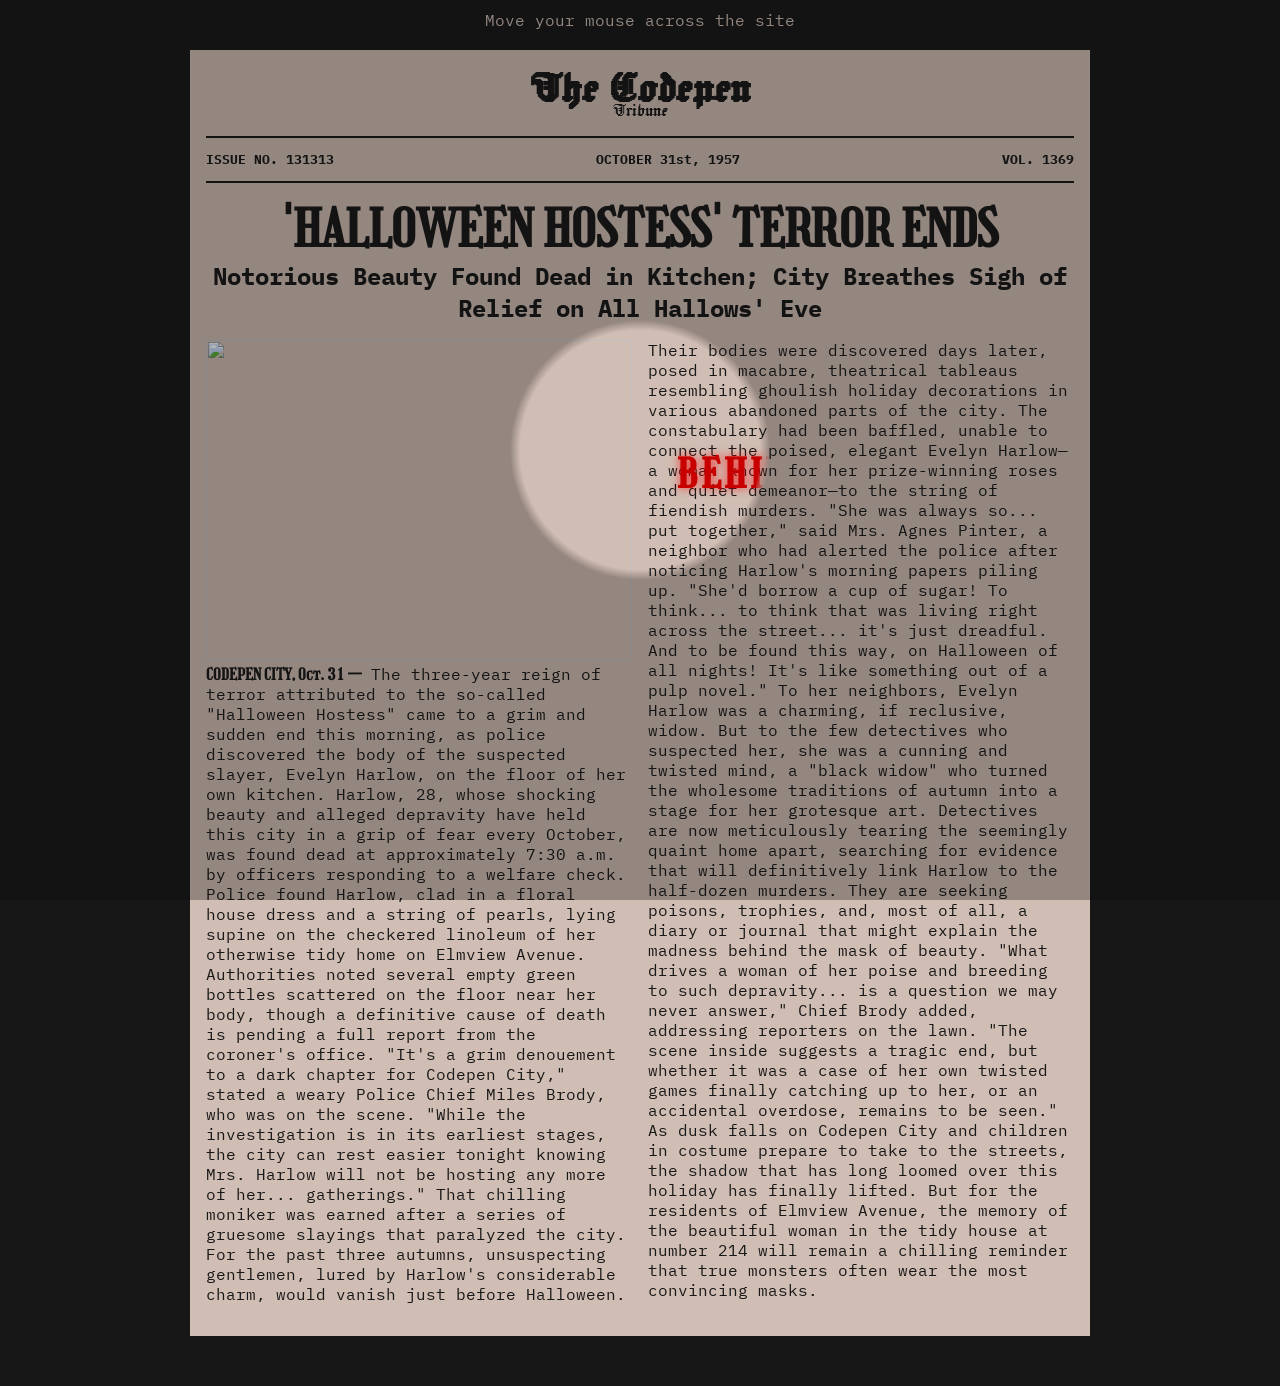
==== commit 0b7df9d0: "Update cihuy.html" ====
--- a/cihuy.html
+++ b/cihuy.html
@@ -1,1739 +1,366 @@
 <!DOCTYPE html>
-<html lang="id">
+<html lang="en">
 <head>
-    <meta charset="UTF-8">
-    <meta name="viewport" content="width=device-width, initial-scale=1.0, maximum-scale=1.0, user-scalable=no">
-    <title>LOVE_SYSTEM_98</title>
-    <link href="https://fonts.googleapis.com/css2?family=VT323&display=swap" rel="stylesheet">
-    <script src="https://cdnjs.cloudflare.com/ajax/libs/three.js/r128/three.min.js"></script>
-    <script src="https://cdn.jsdelivr.net/npm/canvas-confetti@1.4.0/dist/confetti.browser.min.js"></script>
-    <script src="https://cdnjs.cloudflare.com/ajax/libs/html2canvas/1.4.1/html2canvas.min.js"></script>
-    <script src="https://cdn.jsdelivr.net/npm/chart.js"></script>
-    <script src="https://cdnjs.cloudflare.com/ajax/libs/qrious/4.0.2/qrious.min.js"></script>
-    <style>
-        :root {
-            --bg: #ffdae0;
-            --win-bg: #ece0f8;
-            --win-border-light: #ffffff;
-            --win-border-dark: #808080;
-            --pink: #ff9aa2;
-            --blue: #b5ead7;
-            --navy: #000080;
-        }
-
-        * { box-sizing: border-box; margin: 0; padding: 0; }
-
-        body {
-            margin: 0;
-            overflow: hidden;
-            background: var(--bg);
-            font-family: 'VT323', monospace;
-            user-select: none;
-            -webkit-tap-highlight-color: transparent;
-        }
-
-        #world {
-            position: fixed;
-            top: 0; left: 0;
-            z-index: 0;
-        }
-
-        #boot-screen {
-            position: fixed;
-            top: 0; left: 0;
-            width: 100%; height: 100%;
-            background: #000080;
-            z-index: 1000;
-            display: flex;
-            justify-content: center;
-            align-items: center;
-            flex-direction: column;
-            padding: 20px;
-        }
-
-        .boot-text {
-            color: #aaaaaa;
-            font-size: clamp(0.8rem, 2.5vw, 1.15rem);
-            text-align: left;
-            width: 600px;
-            max-width: 100%;
-            line-height: 1.8;
-        }
-
-        .boot-text .highlight { color: #ffffff; }
-        .boot-text .love { color: #ff6b9d; }
-
-        #password-section {
-            margin-top: 20px;
-            text-align: center;
-            display: none;
-            width: 100%;
-            max-width: 400px;
-        }
-
-        #password-section label {
-            color: #ffffff;
-            font-size: clamp(1rem, 3vw, 1.4rem);
-            display: block;
-            margin-bottom: 10px;
-        }
-
-        #password-input {
-            background: #000;
-            border: 2px solid #aaa;
-            color: #00ff00;
-            font-family: 'VT323', monospace;
-            font-size: clamp(1.2rem, 3.5vw, 1.5rem);
-            padding: 8px 15px;
-            text-align: center;
-            width: 220px;
-            max-width: 80%;
-            outline: none;
-        }
-
-        #password-input::placeholder { color: #005500; }
-
-        #password-error {
-            color: #ff4444;
-            font-size: 1.2rem;
-            margin-top: 10px;
-            min-height: 25px;
-        }
-
-        #password-hint {
-            color: #888;
-            font-size: clamp(0.8rem, 2.5vw, 1rem);
-            margin-top: 5px;
-        }
-
-        .boot-btn {
-            background: #444;
-            border: 2px solid #aaa;
-            color: white;
-            font-family: 'VT323', monospace;
-            font-size: 1.2rem;
-            padding: 6px 20px;
-            cursor: pointer;
-            margin-top: 10px;
-        }
-        .boot-btn:hover { background: #666; }
-        .boot-btn:active { background: #888; }
-
-        #taskbar {
-            position: fixed;
-            bottom: 0; left: 0;
-            width: 100%; height: 40px;
-            background: #c0c0c0;
-            border-top: 2px solid white;
-            z-index: 100;
-            display: none;
-            align-items: center;
-            padding: 0 4px;
-            justify-content: space-between;
-        }
-
-        #start-btn {
-            background: #c0c0c0;
-            border: 2px outset #fff;
-            font-family: 'VT323', monospace;
-            font-size: clamp(0.9rem, 2.5vw, 1.1rem);
-            padding: 2px 8px;
-            cursor: pointer;
-            display: flex;
-            align-items: center;
-            gap: 4px;
-            white-space: nowrap;
-        }
-
-        #taskbar-clock {
-            background: #c0c0c0;
-            border: 2px inset #888;
-            padding: 2px 8px;
-            font-size: clamp(0.85rem, 2.5vw, 1.1rem);
-            color: #000;
-            white-space: nowrap;
-        }
-
-        #taskbar-title {
-            flex: 1;
-            margin-left: 6px;
-            background: var(--navy);
-            color: white;
-            padding: 2px 6px;
-            font-size: clamp(0.7rem, 2vw, 1rem);
-            border: 2px inset #888;
-            white-space: nowrap;
-            overflow: hidden;
-            text-overflow: ellipsis;
-        }
-
-        #ui {
-            position: fixed;
-            top: 0; left: 0;
-            width: 100%;
-            height: calc(100% - 40px);
-            z-index: 10;
-            display: none;
-            justify-content: center;
-            align-items: center;
-            pointer-events: none;
-            padding: 10px;
-        }
-
-        .window {
-            pointer-events: auto;
-            width: 480px;
-            max-width: 100%;
-            max-height: calc(100vh - 60px);
-            background: var(--win-bg);
-            border: 2px solid;
-            border-color: var(--win-border-light) var(--win-border-dark) var(--win-border-dark) var(--win-border-light);
-            box-shadow: 4px 4px 0 rgba(0,0,0,0.2);
-            display: flex;
-            flex-direction: column;
-            animation: pop 0.35s cubic-bezier(0.175, 0.885, 0.32, 1.275);
-        }
-
-        @keyframes pop {
-            from { transform: scale(0) rotate(-5deg); opacity: 0; }
-            to { transform: scale(1) rotate(0deg); opacity: 1; }
-        }
-
-        .title-bar {
-            background: linear-gradient(90deg, var(--pink), var(--blue));
-            padding: 4px 6px;
-            color: white;
-            font-weight: bold;
-            display: flex;
-            justify-content: space-between;
-            align-items: center;
-            flex-shrink: 0;
-            font-size: clamp(0.85rem, 2.5vw, 1rem);
-        }
-
-        .title-bar-buttons { display: flex; gap: 2px; }
-
-        .title-bar-btn {
-            width: 18px; height: 18px;
-            background: #c0c0c0;
-            border: 2px outset #fff;
-            font-size: 12px;
-            display: flex;
-            justify-content: center;
-            align-items: center;
-            cursor: pointer;
-            font-family: 'VT323', monospace;
-        }
-
-        .content {
-            padding: 15px;
-            text-align: center;
-            font-size: clamp(1rem, 3vw, 1.3rem);
-            color: #444;
-            overflow-y: auto;
-            flex: 1;
-            -webkit-overflow-scrolling: touch;
-        }
-
-        .content::-webkit-scrollbar { width: 16px; }
-        .content::-webkit-scrollbar-track { background: #f0f0f0; border: 1px inset #ccc; }
-        .content::-webkit-scrollbar-thumb { background: #c0c0c0; border: 2px outset #ddd; }
-
-        .btn {
-            background: var(--win-bg);
-            border: 2px solid;
-            border-color: var(--win-border-light) var(--win-border-dark) var(--win-border-dark) var(--win-border-light);
-            padding: 6px 18px;
-            font-family: inherit;
-            font-size: clamp(1rem, 3vw, 1.2rem);
-            cursor: pointer;
-            margin-top: 12px;
-            transition: 0.15s;
-        }
-        .btn:active { border-style: inset; }
-        .btn:hover { background: #ffe0e8; }
-
-        .btn-pink { background: var(--pink); color: white; }
-        .btn-pink:hover { background: #ff8a94; }
-
-        .ll-progress {
-            width: 100%; height: 10px;
-            background: #ddd;
-            border: 1px inset #ccc;
-            margin-bottom: 15px;
-            border-radius: 5px;
-            overflow: hidden;
-        }
-
-        .ll-progress-fill {
-            height: 100%;
-            background: linear-gradient(90deg, var(--pink), #ff6b9d);
-            transition: width 0.4s ease;
-            border-radius: 5px;
-        }
-
-        .ll-question {
-            font-size: clamp(1.1rem, 3vw, 1.3rem);
-            color: var(--navy);
-            margin-bottom: 12px;
-            line-height: 1.4;
-        }
-
-        .ll-option {
-            display: block;
-            width: 100%;
-            text-align: left;
-            padding: 10px 14px;
-            margin: 6px 0;
-            background: white;
-            border: 2px outset #ccc;
-            font-family: inherit;
-            font-size: clamp(0.9rem, 2.5vw, 1.1rem);
-            cursor: pointer;
-            transition: 0.2s;
-            line-height: 1.3;
-        }
-
-        .ll-option:hover {
-            background: #ffe0e8;
-            transform: translateX(4px);
-            border-color: var(--pink);
-        }
-
-        .ll-option:active { border-style: inset; background: #ffd0d8; }
-
-        .ll-result-bar-wrap { margin: 8px 0; }
-
-        .ll-result-header {
-            display: flex;
-            justify-content: space-between;
-            font-size: clamp(0.8rem, 2.2vw, 1rem);
-            color: #555;
-            margin-bottom: 3px;
-        }
-
-        .ll-result-track {
-            width: 100%; height: 22px;
-            background: #eee;
-            border: 1px inset #ccc;
-            border-radius: 3px;
-            overflow: hidden;
-        }
-
-        .ll-result-fill {
-            height: 100%;
-            border-radius: 3px;
-            transition: width 1.2s ease;
-            width: 0%;
-        }
-
-        .ll-result-fill.words { background: linear-gradient(90deg, #667eea, #764ba2); }
-        .ll-result-fill.time { background: linear-gradient(90deg, #f093fb, #f5576c); }
-        .ll-result-fill.gifts { background: linear-gradient(90deg, #43e97b, #38f9d7); }
-        .ll-result-fill.service { background: linear-gradient(90deg, #4facfe, #00f2fe); }
-        .ll-result-fill.touch { background: linear-gradient(90deg, #fa709a, #fee140); }
-
-        .ll-description {
-            background: white;
-            border: 2px inset #ccc;
-            padding: 14px;
-            margin: 12px 0;
-            text-align: left;
-            font-size: clamp(0.9rem, 2.5vw, 1.1rem);
-            line-height: 1.5;
-            color: #444;
-        }
-
-        .option-card {
-            display: block;
-            width: 100%;
-            text-align: left;
-            padding: 12px 16px;
-            margin: 6px 0;
-            background: white;
-            border: 2px outset #ccc;
-            font-family: inherit;
-            font-size: clamp(0.95rem, 2.8vw, 1.15rem);
-            cursor: pointer;
-            transition: 0.2s;
-        }
-
-        .option-card:hover {
-            background: #ffe0e8;
-            transform: translateX(4px);
-        }
-
-        .option-card:active { border-style: inset; }
-
-        .option-card.selected {
-            background: #d4edda;
-            border-color: #28a745;
-        }
-
-        .input-area {
-            width: 100%;
-            min-height: 80px;
-            background: white;
-            border: 2px inset #ccc;
-            font-family: 'VT323', monospace;
-            font-size: clamp(1rem, 3vw, 1.2rem);
-            padding: 12px;
-            resize: vertical;
-            outline: none;
-            color: #333;
-            line-height: 1.5;
-        }
-
-        .input-area:focus { border-color: var(--pink); }
-        .input-area::placeholder { color: #bbb; }
-
-        .music-option {
-            display: flex;
-            align-items: center;
-            gap: 12px;
-            width: 100%;
-            padding: 10px 14px;
-            margin: 6px 0;
-            background: #1a1a2e;
-            border: 2px outset #444;
-            color: white;
-            font-family: inherit;
-            font-size: clamp(0.9rem, 2.5vw, 1.1rem);
-            cursor: pointer;
-            transition: 0.25s;
-            border-radius: 4px;
-            position: relative;
-        }
-
-        .music-option .song-info { text-align: left; flex: 1; }
-        .music-option .song-title { font-size: clamp(0.95rem, 2.5vw, 1.15rem); }
-        .music-option .song-artist { font-size: clamp(0.75rem, 2vw, 0.9rem); opacity: 0.6; }
-
-        .movie-option {
-            display: block;
-            width: 100%;
-            text-align: left;
-            padding: 14px 16px;
-            margin: 6px 0;
-            background: white;
-            border: 2px outset #ccc;
-            font-family: inherit;
-            cursor: pointer;
-            transition: 0.25s;
-        }
-
-        .movie-option:hover {
-            background: #ffe0e8;
-            transform: translateX(4px);
-            border-color: var(--pink);
-        }
-
-        .movie-option:active { border-style: inset; }
-
-        .movie-title {
-            font-size: clamp(1rem, 3vw, 1.2rem);
-            color: var(--navy);
-            font-weight: bold;
-        }
-
-        .movie-genre {
-            font-size: clamp(0.75rem, 2vw, 0.9rem);
-            color: #888;
-            margin-top: 2px;
-        }
-
-        .yn-container {
-            position: relative;
-            width: 100%;
-            height: 160px;
-            margin-top: 15px;
-        }
-
-        .yn-yes {
-            background: #d4edda;
-            border: 2px outset #28a745;
-            padding: 10px 25px;
-            font-family: inherit;
-            font-size: clamp(1.1rem, 3vw, 1.4rem);
-            cursor: pointer;
-            transition: 0.2s;
-            position: relative;
-            z-index: 2;
-        }
-        .yn-yes:hover { transform: scale(1.1); background: #b7dfbf; }
-
-        .yn-no {
-            background: #f8d7da;
-            border: 2px outset #dc3545;
-            padding: 10px 25px;
-            font-family: inherit;
-            font-size: clamp(1.1rem, 3vw, 1.4rem);
-            cursor: pointer;
-            position: absolute;
-            z-index: 3;
-            transition: none;
-        }
-
-        .yn-btn-row {
-            display: flex;
-            gap: 12px;
-            justify-content: center;
-            flex-wrap: wrap;
-            margin-bottom: 10px;
-        }
-
-        #clippy-wrap {
-            position: fixed;
-            bottom: 45px;
-            left: 10px;
-            z-index: 200;
-            display: none;
-            cursor: pointer;
-        }
-
-        #clippy-canvas-3d {
-            width: 80px;
-            height: 100px;
-            display: block;
-        }
-
-        .clippy-bubble {
-            position: absolute;
-            bottom: 105px;
-            left: -5px;
-            width: clamp(180px, 55vw, 260px);
-            background: #ffffcc;
-            border: 2px solid #333;
-            border-radius: 8px;
-            padding: 10px 12px;
-            font-size: clamp(0.8rem, 2.2vw, 1rem);
-            color: #333;
-            box-shadow: 3px 3px 0 rgba(0,0,0,0.2);
-            display: none;
-            line-height: 1.4;
-            z-index: 201;
-        }
-
-        .clippy-bubble::after {
-            content: '';
-            position: absolute;
-            bottom: -10px;
-            left: 30px;
-            border: 5px solid transparent;
-            border-top-color: #333;
-        }
-
-        .clippy-bubble::before {
-            content: '';
-            position: absolute;
-            bottom: -7px;
-            left: 31px;
-            border: 4px solid transparent;
-            border-top-color: #ffffcc;
-            z-index: 1;
-        }
-
-        .clippy-name {
-            font-weight: bold;
-            color: var(--navy);
-            font-size: clamp(0.75rem, 2vw, 0.9rem);
-            margin-bottom: 3px;
-        }
-
-        .clippy-close {
-            position: absolute;
-            top: 2px; right: 5px;
-            cursor: pointer;
-            font-size: 1rem;
-            color: #888;
-            background: none;
-            border: none;
-            font-family: inherit;
-        }
-        .clippy-close:hover { color: #333; }
-
-        .avatar-notification {
-            position: fixed;
-            bottom: 155px;
-            left: 15px;
-            background: white;
-            border: 2px solid var(--pink);
-            border-radius: 8px;
-            padding: 10px 14px;
-            font-size: clamp(0.9rem, 2.5vw, 1.2rem);
-            color: var(--navy);
-            z-index: 300;
-            box-shadow: 3px 3px 0 rgba(0,0,0,0.15);
-            animation: notifPop 0.4s cubic-bezier(0.175, 0.885, 0.32, 1.275);
-            max-width: clamp(200px, 70vw, 280px);
-        }
-
-        @keyframes notifPop {
-            from { transform: scale(0) translateY(20px); opacity: 0; }
-            to { transform: scale(1) translateY(0); opacity: 1; }
-        }
-
-        .floating-hearts {
-            position: fixed; top: 0; left: 0;
-            width: 100%; height: 100%;
-            pointer-events: none; z-index: 50;
-        }
-
-        .float-heart {
-            position: absolute; bottom: -50px;
-            font-size: 2rem;
-            animation: floatUp 4s ease-in forwards;
-            opacity: 0.8;
-            color: var(--pink);
-        }
-
-        @keyframes floatUp {
-            0% { transform: translateY(0) rotate(0deg); opacity: 0.8; }
-            100% { transform: translateY(-110vh) rotate(360deg); opacity: 0; }
-        }
-
-        .particle-container {
-            position: fixed; top: 0; left: 0;
-            width: 100%; height: 100%;
-            pointer-events: none; z-index: 5;
-        }
-
-        .particle {
-            position: absolute;
-            width: 4px; height: 4px;
-            background: var(--pink);
-            border-radius: 50%;
-            opacity: 0.3;
-            animation: particleFloat 8s linear infinite;
-        }
-
-        @keyframes particleFloat {
-            0% { transform: translateY(100vh) rotate(0deg); opacity: 0; }
-            10% { opacity: 0.3; }
-            90% { opacity: 0.3; }
-            100% { transform: translateY(-10vh) rotate(720deg); opacity: 0; }
-        }
-
-        .scene-transition { animation: slideIn 0.4s ease; }
-
-        @keyframes slideIn {
-            from { opacity: 0; transform: translateY(15px); }
-            to { opacity: 1; transform: translateY(0); }
-        }
-
-        .hidden { display: none !important; }
-
-        @media (max-width: 480px) {
-            #ui { padding: 5px; }
-            .content { padding: 12px 10px; }
-            .window { max-height: calc(100vh - 55px); }
-            .ll-option, .option-card, .music-option, .movie-option { padding: 8px 10px; margin: 4px 0; }
-            #clippy-wrap { left: 5px; bottom: 42px; }
-            #clippy-canvas-3d { width: 65px; height: 82px; }
-            .clippy-bubble { bottom: 87px; }
-            .avatar-notification { bottom: 130px; left: 8px; }
-        }
-    </style>
+<meta charset="UTF-8">
+<meta name="viewport" content="width=device-width, initial-scale=1.0">
+<title>The Codepen Tribune</title>
+<link rel="stylesheet" href="https://fonts.googleapis.com/css2?family=Girassol&family=IBM+Plex+Mono:ital,wght@0,100;0,200;0,300;0,400;0,500;0,600;0,700;1,100;1,200;1,300;1,400;1,500;1,600;1,700&family=Jacquard+24&display=swap">
+<style>
+:root {
+  --font-body: "IBM Plex Mono", "Courier", monospace;
+  --font-heading: "Girassol", serif;
+  --font-misc: "Jacquard 24", Roboto, system-ui;
+
+  --color-text: #171717;
+  --color-bg: #d0bdb3;
+
+  --mouse-x: 50vw;
+  --mouse-y: 50vh;
+}
+
+*,
+*::before,
+*::after {
+  box-sizing: border-box;
+  margin: 0;
+  padding: 0;
+}
+
+body {
+  font-family: var(--font-body);
+  color: var(--color-bg);
+  background-color: var(--color-text);
+  display: grid;
+  place-content: center;
+  padding: 50px 1rem;
+}
+
+img {
+  max-width: 100%;
+  height: auto;
+}
+
+.hint {
+  position: fixed;
+  top: 10px;
+  left: 50%;
+  transform: translateX(-50%);
+  text-align: center;
+}
+
+.news {
+  max-width: clamp(300px, 900px, 80vw);
+  margin: 0 auto;
+  color: var(--color-text);
+  background-color: var(--color-bg);
+  padding: 1rem;
+}
+
+.news__header {
+  display: flex;
+  flex-direction: column;
+  align-items: center;
+  text-align: center;
+  font-family: var(--font-misc);
+  padding-bottom: 1rem;
+}
+
+.news__header__title {
+  font-size: 3rem;
+  line-height: 0.5;
+  padding-top: 0.2em;
+}
+
+.news__header__subtitle {
+  font-size: 1.25rem;
+}
+
+.news__info {
+  display: flex;
+  align-items: center;
+  justify-content: space-between;
+  padding: 0.8rem 0;
+  font-weight: bold;
+  text-transform: capitalize;
+  border-block: 2px double var(--color-text);
+  font-size: 0.825rem;
+}
+
+.news__content {
+  padding-block: 1rem;
+}
+
+.news__heading {
+  text-align: center;
+  font-family: var(--font-heading);
+  font-size: clamp(2rem, 4vw, 3.5rem);
+}
+
+.news__subheading {
+  text-align: center;
+  font-family: var(--font-body);
+  font-size: clamp(1rem, 2vw, 1.5rem);
+}
+
+.news__image {
+  aspect-ratio: 4/3;
+}
+
+.news__image img {
+  aspect-ratio: 1;
+  object-fit: cover;
+  object-position: center top;
+  width: 100%;
+  height: 100%;
+}
+
+.news__column {
+  columns: 2 auto;
+  padding-top: 1rem;
+}
+
+.news__highlight {
+  font-weight: bold;
+  font-family: var(--font-heading);
+}
+
+/* --- Investigator Glass Effect --- */
+.overlay-darkness {
+  position: fixed;
+  inset: 0;
+  background: rgba(10, 10, 10, 0.3);
+  pointer-events: none;
+  mask-image: radial-gradient(
+    circle at var(--mouse-x) var(--mouse-y),
+    transparent 120px,
+    black 130px
+  );
+  -webkit-mask-image: radial-gradient(
+    circle at var(--mouse-x) var(--mouse-y),
+    transparent 120px,
+    black 130px
+  );
+}
+
+.overlay-hidden-text {
+  position: fixed;
+  inset: 0;
+  pointer-events: none;
+  mask-image: radial-gradient(
+    circle at var(--mouse-x) var(--mouse-y),
+    black 120px,
+    transparent 130px
+  );
+  -webkit-mask-image: radial-gradient(
+    circle at var(--mouse-x) var(--mouse-y),
+    black 120px,
+    transparent 130px
+  );
+}
+
+.overlay-hidden-text p {
+  position: absolute;
+  margin: 0;
+  color: #c80000;
+  font-family: var(--font-heading);
+  font-size: 2.5rem;
+  font-weight: bold;
+  opacity: 1;
+  text-shadow: 0 0 10px rgba(255, 0, 0, 0.7);
+  letter-spacing: 0.1em;
+}
+
+.overlay-hidden-text p:nth-child(1) {
+  top: 25%;
+  left: 30%;
+}
+
+.overlay-hidden-text p:nth-child(2) {
+  top: 80%;
+  right: 40%;
+}
+
+.overlay-hidden-text p:nth-child(3) {
+  top: 50%;
+  right: 30%;
+}
+</style>
 </head>
 <body>
 
-    <canvas id="world"></canvas>
-
-    <div id="boot-screen">
-        <div class="boot-text" id="boot-text"></div>
-        <div id="password-section">
-            <label>🔒 Masukin tanggal rahasia kita:</label>
-            <input type="text" id="password-input" placeholder="MM/DD/YYYY" maxlength="10" autocomplete="off">
-            <div id="password-error"></div>
-            <div id="password-hint">Hint: 12 Maret 2022 💕</div>
-            <button class="boot-btn" onclick="checkPassword()">BUKA ♥</button>
-        </div>
+<div class="hint">Move your mouse across the site</div>
+<div class="overlay-darkness"></div>
+<div class="overlay-hidden-text">
+  <p>SHE IS WATCHING</p>
+  <p>IT WASN'T HER</p>
+  <p>BEHIND YOU</p>
+</div>
+
+<main class="news">
+  <section class="news__header">
+    <h1 class="news__header__title">The Codepen</h1>
+    <p class="news__header__subtitle">Tribune</p>
+  </section>
+  <section class="news__info">
+    <span class="news__info__field">ISSUE NO. 131313</span>
+    <span class="news__info__field">OCTOBER 31<span class="sup">st</span>, 1957</span>
+    <span class="news__info__field">VOL. 1369</span>
+  </section>
+  <article class="news__content">
+    <h2 class="news__heading">'HALLOWEEN HOSTESS' TERROR ENDS</h2>
+    <h3 class="news__subheading">
+      Notorious Beauty Found Dead in Kitchen; City Breathes Sigh of Relief
+      on All Hallows' Eve
+    </h3>
+
+    <div class="news__column column--2">
+      <figure class="news__image">
+        <img src="" alt="" class="news__image__img" />
+      </figure>
+      <span class="news__highlight">CODEPEN CITY, Oct. 31 —</span> The
+      three-year reign of terror attributed to the so-called "Halloween
+      Hostess" came to a grim and sudden end this morning, as police
+      discovered the body of the suspected slayer, Evelyn Harlow, on the
+      floor of her own kitchen. Harlow, 28, whose shocking beauty and
+      alleged depravity have held this city in a grip of fear every October,
+      was found dead at approximately 7:30 a.m. by officers responding to a
+      welfare check. Police found Harlow, clad in a floral house dress and a
+      string of pearls, lying supine on the checkered linoleum of her
+      otherwise tidy home on Elmview Avenue. Authorities noted several empty
+      green bottles scattered on the floor near her body, though a
+      definitive cause of death is pending a full report from the coroner's
+      office. "It's a grim denouement to a dark chapter for Codepen City,"
+      stated a weary Police Chief Miles Brody, who was on the scene. "While
+      the investigation is in its earliest stages, the city can rest easier
+      tonight knowing Mrs. Harlow will not be hosting any more of her...
+      gatherings." That chilling moniker was earned after a series of
+      gruesome slayings that paralyzed the city. For the past three autumns,
+      unsuspecting gentlemen, lured by Harlow's considerable charm, would
+      vanish just before Halloween. Their bodies were discovered days later,
+      posed in macabre, theatrical tableaus resembling ghoulish holiday
+      decorations in various abandoned parts of the city. The constabulary
+      had been baffled, unable to connect the poised, elegant Evelyn
+      Harlow—a woman known for her prize-winning roses and quiet demeanor—to
+      the string of fiendish murders. "She was always so... put together,"
+      said Mrs. Agnes Pinter, a neighbor who had alerted the police after
+      noticing Harlow's morning papers piling up. "She'd borrow a cup of
+      sugar! To think... to think that was living right across the street...
+      it's just dreadful. And to be found this way, on Halloween of all
+      nights! It's like something out of a pulp novel." To her neighbors,
+      Evelyn Harlow was a charming, if reclusive, widow. But to the few
+      detectives who suspected her, she was a cunning and twisted mind, a
+      "black widow" who turned the wholesome traditions of autumn into a
+      stage for her grotesque art. Detectives are now meticulously tearing
+      the seemingly quaint home apart, searching for evidence that will
+      definitively link Harlow to the half-dozen murders. They are seeking
+      poisons, trophies, and, most of all, a diary or journal that might
+      explain the madness behind the mask of beauty. "What drives a woman of
+      her poise and breeding to such depravity... is a question we may never
+      answer," Chief Brody added, addressing reporters on the lawn. "The
+      scene inside suggests a tragic end, but whether it was a case of her
+      own twisted games finally catching up to her, or an accidental
+      overdose, remains to be seen." As dusk falls on Codepen City and
+      children in costume prepare to take to the streets, the shadow that
+      has long loomed over this holiday has finally lifted. But for the
+      residents of Elmview Avenue, the memory of the beautiful woman in the
+      tidy house at number 214 will remain a chilling reminder that true
+      monsters often wear the most convincing masks.
     </div>
-
-    <div id="taskbar">
-        <div style="display:flex; align-items: center; flex:1; min-width:0;">
-            <button id="start-btn">💕 Start</button>
-            <div id="taskbar-title">LOVE_SYSTEM_98</div>
-        </div>
-        <div id="taskbar-clock"></div>
-    </div>
-
-    <div class="particle-container" id="particles"></div>
-    <div class="floating-hearts" id="floating-hearts"></div>
-
-    <div id="clippy-wrap" onclick="toggleClippyBubble(event)">
-        <div class="clippy-bubble" id="clippy-bubble">
-            <button class="clippy-close" onclick="event.stopPropagation(); hideClippyBubble()">X</button>
-            <div class="clippy-name">📎 Clippy:</div>
-            <div id="clippy-text">Hai! Aku temenin kamu ya! 💕</div>
-        </div>
-        <canvas id="clippy-canvas-3d"></canvas>
-    </div>
-
-    <div id="ui">
-        <div class="window" id="main-window">
-            <div class="title-bar">
-                <span id="win-title">SYSTEM</span>
-                <div class="title-bar-buttons">
-                    <div class="title-bar-btn">_</div>
-                    <div class="title-bar-btn">[]</div>
-                    <div class="title-bar-btn">X</div>
-                </div>
-            </div>
-            <div class="content" id="win-content"></div>
-        </div>
-    </div>
-
-    <script>
-        const CONFIG = {
-            password: "12/03/2022",
-            herName: "Sayangku",
-            giftVideoUrl: "gift.mp4"
-        };
-
-        const LL_QUIZ = [
-            {
-                q: "Aku ngerasa paling disayang kalo ayam...",
-                options: [
-                    { text: "Bilang 'aku sayang kamu' dan muji aku tulus", lang: "W" },
-                    { text: "Kasih perhatian full tanpa gangguan", lang: "T" },
-                    { text: "Kasih surprise kecil yang thoughtful", lang: "G" },
-                    { text: "Bantuin aku tanpa diminta", lang: "A" },
-                    { text: "Genggam tangan atau peluk aku", lang: "P" }
-                ]
-            },
-            {
-                q: "Kalo lagi bad day, aku butuh ayam buat...",
-                options: [
-                    { text: "Semangatin kayak 'kamu pasti bisa, aku percaya'", lang: "W" },
-                    { text: "Tinggalin semua kerjaan dan temenin aku", lang: "T" },
-                    { text: "Bawain jajanan favorit atau sesuatu", lang: "G" },
-                    { text: "Urus semua biar aku tinggal istirahat", lang: "A" },
-                    { text: "Peluk aku sampe aku tenang", lang: "P" }
-                ]
-            },
-            {
-                q: "Aku ngerasa paling spesial kalo...",
-                options: [
-                    { text: "Ayam nulis pesan yang bikin meleleh", lang: "W" },
-                    { text: "Kita punya quality time seharian", lang: "T" },
-                    { text: "Dapet hadiah yang nunjukin dia kenal aku banget", lang: "G" },
-                    { text: "Ayam ngerjain hal yang aku males lakuin", lang: "A" },
-                    { text: "Ayam affectionate di depan orang", lang: "P" }
-                ]
-            },
-            {
-                q: "Aku tau orang beneran care kalo dia...",
-                options: [
-                    { text: "Sering bilang hal-hal manis", lang: "W" },
-                    { text: "Selalu sempetin waktu walau sibuk", lang: "T" },
-                    { text: "Inget hal kecil yang pernah aku sebut", lang: "G" },
-                    { text: "Langsung lakuin tanpa diminta", lang: "A" },
-                    { text: "Sentuh aku natural — pegang tangan, rangkul gitu", lang: "P" }
-                ]
-            },
-            {
-                q: "Yang paling bikin aku sedih kalo ayam...",
-                options: [
-                    { text: "Jarang ngomong yang manis-manis", lang: "W" },
-                    { text: "Sibuk terus dan nggak fokus kalo bareng", lang: "T" },
-                    { text: "Lupa tanggal penting atau nggak pernah surprise", lang: "G" },
-                    { text: "Nggak bantuin padahal liat aku kewalahan", lang: "A" },
-                    { text: "Nggak mau deket-deket secara fisik", lang: "P" }
-                ]
-            },
-            {
-                q: "Date night ideal aku tuh...",
-                options: [
-                    { text: "Ngobrol deep bareng, curhat-curhatan", lang: "W" },
-                    { text: "Apapun asal bareng dan HP disingkirin", lang: "T" },
-                    { text: "Saling kasih surprise kecil yang lucu", lang: "G" },
-                    { text: "Ayam yang plan semua, aku tinggal dateng", lang: "A" },
-                    { text: "Cuddling, pegang tangan, deket terus", lang: "P" }
-                ]
-            },
-            {
-                q: "Surprise paling best yang bisa ayam kasih...",
-                options: [
-                    { text: "Surat cinta atau voice note bilang sayang", lang: "W" },
-                    { text: "Cancel semua buat habiskan hari sama aku", lang: "T" },
-                    { text: "Hadiah yang dipikirin mateng-mateng", lang: "G" },
-                    { text: "Pulang rumah udah bersih rapi semua", lang: "A" },
-                    { text: "Slow dance random atau pelukan panjang", lang: "P" }
-                ]
-            },
-            {
-                q: "Kalo lagi sakit, aku pengen ayam...",
-                options: [
-                    { text: "Chat yang sweet dan cek kondisi terus", lang: "W" },
-                    { text: "Nemenin seharian nggak kemana-mana", lang: "T" },
-                    { text: "Bawain sup, obat, dan comfort food", lang: "G" },
-                    { text: "Handle semua urusan biar aku fokus sembuh", lang: "A" },
-                    { text: "Peluk, elus kepala, jagain aku", lang: "P" }
-                ]
-            },
-            {
-                q: "Aku ngerasa jauh dari ayam kalo...",
-                options: [
-                    { text: "Berhari-hari nggak ada kata manis", lang: "W" },
-                    { text: "Udah lama nggak quality time berdua", lang: "T" },
-                    { text: "Dia stop effort buat surprise", lang: "G" },
-                    { text: "Kayak ngurus semuanya sendiri", lang: "A" },
-                    { text: "Udah lama nggak ada sentuhan sayang", lang: "P" }
-                ]
-            },
-            {
-                q: "Di depan orang, aku suka kalo ayam...",
-                options: [
-                    { text: "Bangga kenalin aku dan puji aku ke orang", lang: "W" },
-                    { text: "Fokus ke aku bukan scroll HP", lang: "T" },
-                    { text: "Random beliin sesuatu karena kepikiran aku", lang: "G" },
-                    { text: "Bukaain pintu, bawain barang, take care aku", lang: "A" },
-                    { text: "Rangkul atau pegang tangan terus", lang: "P" }
-                ]
-            },
-            {
-                q: "Habis berantem, aku ngerasa beres kalo ayam...",
-                options: [
-                    { text: "Minta maaf tulus pake kata-kata yang nyentuh", lang: "W" },
-                    { text: "Duduk bareng ngobrol sampe kelar", lang: "T" },
-                    { text: "Bawain bunga atau something buat peace", lang: "G" },
-                    { text: "Buktiin lewat tindakan kalo dia berubah", lang: "A" },
-                    { text: "Langsung peluk erat tanpa ngomong", lang: "P" }
-                ]
-            },
-            {
-                q: "Yang paling aku hargain dari hubungan...",
-                options: [
-                    { text: "Denger 'aku sayang kamu' tiap hari tulus", lang: "W" },
-                    { text: "Punya quality time rutin tanpa gangguan", lang: "T" },
-                    { text: "Effort dibalik hadiah, sekecil apapun", lang: "G" },
-                    { text: "Pasangan yang tau kebutuhanku tanpa diminta", lang: "A" },
-                    { text: "Sentuhan sayang yang konsisten", lang: "P" }
-                ]
-            },
-            {
-                q: "Ultah perfect aku tuh...",
-                options: [
-                    { text: "Dapet surat atau speech tentang artinya aku", lang: "W" },
-                    { text: "Seharian full bareng, udah di-plan", lang: "T" },
-                    { text: "Hadiah yang udah lama pengen", lang: "G" },
-                    { text: "Dia urus semuanya, aku tinggal enjoy", lang: "A" },
-                    { text: "Bangun pagi dengan breakfast dan pelukan", lang: "P" }
-                ]
-            },
-            {
-                q: "Kalo ketemu ayam setelah lama pisah...",
-                options: [
-                    { text: "Pengen denger semua yang dia rasain", lang: "W" },
-                    { text: "Mau habiskan seharian catch up bareng", lang: "T" },
-                    { text: "Berharap dia bawa oleh-oleh", lang: "G" },
-                    { text: "Notice kalo dia siapin sesuatu buat aku", lang: "A" },
-                    { text: "Langsung lari peluk dia", lang: "P" }
-                ]
-            },
-            {
-                q: "Romantis sehari-hari buat aku tuh...",
-                options: [
-                    { text: "Random text 'lagi mikirin kamu' di tengah hari", lang: "W" },
-                    { text: "Ritual tiap malam ngobrol atau lakuin sesuatu bareng", lang: "T" },
-                    { text: "Kejutan kecil ditaro diam-diam buat aku temuin", lang: "G" },
-                    { text: "Bikinin kopi, siapin barang, bantu hal kecil", lang: "A" },
-                    { text: "Cium bye, peluk pas ketemu, sentuh lembut", lang: "P" }
-                ]
-            },
-            {
-                q: "Aku ngerasa paling menarik kalo ayam...",
-                options: [
-                    { text: "Bilang exactly apa yang dia suka dari aku", lang: "W" },
-                    { text: "Nggak bisa berhenti liatin aku", lang: "T" },
-                    { text: "Pilihin sesuatu spesial buat aku pake", lang: "G" },
-                    { text: "Extra effort bikin aku merasa dijaga", lang: "A" },
-                    { text: "Nggak bisa jauh-jauh, mau deket terus", lang: "P" }
-                ]
-            },
-            {
-                q: "Kalo cuma boleh pilih SATU hal selamanya...",
-                options: [
-                    { text: "Denger 'aku sayang kamu' tulus tiap hari", lang: "W" },
-                    { text: "Quality time tanpa gangguan tiap hari", lang: "T" },
-                    { text: "Surprise yang bermakna tiap minggu", lang: "G" },
-                    { text: "Pasangan yang selalu tanggung bareng", lang: "A" },
-                    { text: "Kedekatan fisik dan kehangatan setiap saat", lang: "P" }
-                ]
-            },
-            {
-                q: "Kalo stress kerjaan, yang paling bikin nyaman...",
-                options: [
-                    { text: "'Kamu tuh hebat. Aku percaya sama kamu.'", lang: "W" },
-                    { text: "Dia duduk temenin, nggak perlu ngomong", lang: "T" },
-                    { text: "Nemu care package atau sesuatu dari dia", lang: "G" },
-                    { text: "Pulang makan udah siap, rumah beres", lang: "A" },
-                    { text: "Pijet, elus kepala, atau dipeluk sambil curhat", lang: "P" }
-                ]
-            },
-            {
-                q: "Minggu santai perfect sama ayam...",
-                options: [
-                    { text: "Sharing mimpi, rahasia, ngobrol dari hati", lang: "W" },
-                    { text: "Main game, masak, atau apapun bareng", lang: "T" },
-                    { text: "Saling surprise-in treats dan barang kecil", lang: "G" },
-                    { text: "Satu urus brunch, yang satu relax", lang: "A" },
-                    { text: "Rebahan seharian, meluk-melukan", lang: "P" }
-                ]
-            },
-            {
-                q: "Hal PALING romantis yang bisa dilakuin...",
-                options: [
-                    { text: "Nulis surat cinta yang curhat habis-habisan", lang: "W" },
-                    { text: "Surprise trip cuma berdua tanpa gangguan", lang: "T" },
-                    { text: "Bikin hadiah custom dari nol buat aku", lang: "G" },
-                    { text: "Diem-diem handle semua pas aku lagi susah", lang: "A" },
-                    { text: "Slow dance di dapur tengah malem", lang: "P" }
-                ]
-            }
-        ];
-
-        const LL_INFO = {
-            W: {
-                name: "Kata-kata Sayang",
-                emoji: "💬",
-                color: "words",
-                description: "Kamu tuh orangnya butuh dibilangin. Bukan lebay ya, tapi emang hati kamu paling bergetar kalo denger kata-kata tulus. Pujian, 'aku sayang kamu', chat manis random itu yang bikin kamu merasa dicintai banget.",
-                tips: "💡 Sering-sering kirim chat manis random, tinggalin notes, bilang 'aku bangga sama kamu', dan jangan pelit ngomong sayang."
-            },
-            T: {
-                name: "Quality Time",
-                emoji: "⏰",
-                color: "time",
-                description: "Buat kamu yang penting tuh HADIR. Nggak harus ngapa-ngapain, yang penting bareng dan fokus satu sama lain. HP disingkirin, mata ketemu mata. Kalo pasangan sibuk terus atau distracted, itu sakitnya tuh di sini 🫠",
-                tips: "💡 Bikin date tanpa HP, bikin ritual harian bareng, eye contact pas ngobrol, dan tunjukin kalo kamu prioritas nomor satu."
-            },
-            G: {
-                name: "Hadiah & Surprise",
-                emoji: "🎁",
-                color: "gifts",
-                description: "Ini BUKAN soal matre ya! Kamu tuh ngehargain EFFORT dan pikiran di balik hadiah. Benda 10rb yang dipilih pake cinta itu lebih berarti dari barang mahal tapi asal beli. Intinya 'aku mikirin kamu'.",
-                tips: "💡 Inget hal kecil yang dia pernah sebut pengen, surprise dengan barang random, dan yang penting tuh 'aku liat ini terus inget kamu'."
-            },
-            A: {
-                name: "Tindakan Nyata",
-                emoji: "🛠️",
-                color: "service",
-                description: "Kamu percaya sama pepatah actions speak louder than words. Kalo pasangan bantuin tanpa diminta, urus-urusin, ringanin beban itu tuh love language kamu banget. Nggak perlu banyak ngomong, lakuin aja.",
-                tips: "💡 Bantuin tanpa diminta, ambil alih kerjaan yang dia males, siapin kebutuhannya, dan tunjukin lewat perbuatan."
-            },
-            P: {
-                name: "Sentuhan Fisik",
-                emoji: "🤗",
-                color: "touch",
-                description: "Kamu orangnya butuh kedekatan fisik buat ngerasa connected. Pegang tangan, pelukan, cuddling, sentuhan kecil sepanjang hari itu semua bikin kamu merasa aman dan dicintai. Tanpa itu, berasa jauh banget.",
-                tips: "💡 Pegang tangan naturally, random hugs, cuddle pas nonton, sentuhan lembut pas ngobrol, dan selalu deket secara fisik."
-            }
-        };
-
-        const DAD_JOKES_ID = [
-            "Kenapa ayam nyebrang jalan? Karena mau ke seberang lah! 🐔",
-            "Bedanya kamu sama kucing? Kucing kaki 4, kamu bikin jatuh cinta! 😻",
-            "Kenapa matematika sedih? Kebanyakan masalah! 📐",
-            "Lebih berat mana 1 kg batu apa 1 kg kapas? Lebih berat rinduku padamu! 💕",
-            "Sayur apa yang romantis? Kol-mu bikin jatuh hati! 🥬",
-            "Ikan apa yang terbang? Ikan-tankah kamu mau jadi pacarku? 🐟",
-            "Bedanya kamu sama matahari? Matahari cuma 1, kamu satu-satunya! ☀️",
-            "Hewan apa yang romantis? Kupu-kupu, bikin perut geli! 🦋",
-            "Kenapa kucing suka TV? Karena ada mouse-nya! 🐱",
-            "Bedanya kopi sama kamu? Kopi bikin melek, kamu bikin deg-degan! ☕",
-            "Kenapa wifi bahagia? Karena selalu connect! 📶",
-            "Kenapa donat bolong? Kalo nggak bolong namanya roti! 🍩",
-            "Bedanya kamu sama bintang? Dua-duanya bikin nggak bisa tidur! ⭐",
-            "Bedanya kamu sama magnet? Magnet narik besi, kamu narik hatiku! 🧲",
-            "Kenapa ayam nggak punya HP? Udah punya kamu di hatinya! 🐓💕"
-        ];
-
-        let jokeIndex = 0;
-        let jokeInterval = null;
-        let clippyVisible = false;
-
-        function shuffleArray(arr) {
-            for (let i = arr.length - 1; i > 0; i--) {
-                const j = Math.floor(Math.random() * (i + 1));
-                [arr[i], arr[j]] = [arr[j], arr[i]];
-            }
-        }
-
-        function showClippy() {
-            document.getElementById('clippy-wrap').style.display = 'block';
-            initClippy3D();
-            shuffleArray(DAD_JOKES_ID);
-
-            jokeInterval = setInterval(() => {
-                if (!clippyVisible) showClippyJoke(DAD_JOKES_ID[jokeIndex++ % DAD_JOKES_ID.length]);
-            }, 25000);
-
-            setTimeout(() => showClippyJoke(DAD_JOKES_ID[jokeIndex++ % DAD_JOKES_ID.length]), 4000);
-        }
-
-        function showClippyJoke(text) {
-            document.getElementById('clippy-text').textContent = text;
-            document.getElementById('clippy-bubble').style.display = 'block';
-            clippyVisible = true;
-            setTimeout(() => { if (clippyVisible) hideClippyBubble(); }, 8000);
-        }
-
-        function toggleClippyBubble(e) {
-            if (e.target.closest('.clippy-close')) return;
-            if (clippyVisible) hideClippyBubble();
-            else showClippyJoke(DAD_JOKES_ID[jokeIndex++ % DAD_JOKES_ID.length]);
-        }
-
-        function hideClippyBubble() {
-            document.getElementById('clippy-bubble').style.display = 'none';
-            clippyVisible = false;
-        }
-
-        function showNotif(text, dur = 3000) {
-            document.querySelectorAll('.avatar-notification').forEach(n => n.remove());
-            const n = document.createElement('div');
-            n.className = 'avatar-notification';
-            n.innerHTML = `📎 ${text}`;
-            document.body.appendChild(n);
-            setTimeout(() => { n.style.opacity = '0'; n.style.transition = 'opacity 0.5s'; setTimeout(() => n.remove(), 500); }, dur);
-        }
-
-        let cScene, cCamera, cRenderer, cClippy, cClock;
-
-        function initClippy3D() {
-            const canvas = document.getElementById('clippy-canvas-3d');
-            const w = canvas.clientWidth || 80;
-            const h = canvas.clientHeight || 100;
-
-            cScene = new THREE.Scene();
-            cCamera = new THREE.PerspectiveCamera(45, w / h, 0.1, 100);
-            cCamera.position.set(0, 0, 4);
-            cCamera.lookAt(0, 0, 0);
-
-            cRenderer = new THREE.WebGLRenderer({ canvas, alpha: true, antialias: true });
-            cRenderer.setSize(w, h);
-            cRenderer.setPixelRatio(Math.min(window.devicePixelRatio, 2));
-            cRenderer.setClearColor(0x000000, 0);
-
-            cScene.add(new THREE.AmbientLight(0xffffff, 0.8));
-            const dir = new THREE.DirectionalLight(0xffffff, 0.6);
-            dir.position.set(2, 3, 3);
-            cScene.add(dir);
-
-            cClippy = new THREE.Group();
-
-            const curve = new THREE.CatmullRomCurve3([
-                new THREE.Vector3( 0.0, -0.6, 0 ),
-                new THREE.Vector3( 0.4, -0.6, 0 ),
-                new THREE.Vector3( 0.4,  0.5, 0 ),
-                new THREE.Vector3( 0.0,  0.7, 0 ),
-                new THREE.Vector3(-0.4,  0.5, 0 ),
-                new THREE.Vector3(-0.4, -0.8, 0 ),
-                new THREE.Vector3( 0.0, -1.0, 0 ),
-                new THREE.Vector3( 0.6, -0.8, 0 ),
-                new THREE.Vector3( 0.6,  0.6, 0 ),
-            ], false, 'catmullrom', 0.5);
-
-            const tubeGeom = new THREE.TubeGeometry(curve, 64, 0.08, 8, false);
-            const silverMat = new THREE.MeshStandardMaterial({color: 0xcccccc, metalness: 0.8, roughness: 0.2});
-            const clippyMesh = new THREE.Mesh(tubeGeom, silverMat);
-
-            const scleraGeom = new THREE.SphereGeometry(0.12, 16, 16);
-            const scleraMat = new THREE.MeshBasicMaterial({color: 0xffffff});
-            
-            const scleraL = new THREE.Mesh(scleraGeom, scleraMat);
-            scleraL.position.set(0.2, 0.55, 0.09);
-            scleraL.scale.set(1, 1.2, 0.4);
-
-            const scleraR = new THREE.Mesh(scleraGeom, scleraMat);
-            scleraR.position.set(-0.2, 0.55, 0.09);
-            scleraR.scale.set(1, 1.2, 0.4);
-
-            // Corrected instantiation (THREE.MeshBasicMaterial)
-            const pupilGeom = new THREE.SphereGeometry(0.045, 16, 16);
-            const pupilMat = new THREE.MeshBasicMaterial({color: 0x000000});
-
-            const pupilL = new THREE.Mesh(pupilGeom, pupilMat);
-            pupilL.position.set(0.2, 0.55, 0.15);
-
-            const pupilR = new THREE.Mesh(pupilGeom, pupilMat);
-            pupilR.position.set(-0.2, 0.55, 0.15);
-
-            // Add new 3D floating heart asset
-            const heartShape = new THREE.Shape();
-            heartShape.moveTo(0, 0);
-            heartShape.bezierCurveTo(0, 0, -0.05, -0.12, -0.14, -0.12);
-            heartShape.bezierCurveTo(-0.24, -0.12, -0.24, 0, -0.24, 0);
-            heartShape.bezierCurveTo(-0.24, 0.08, -0.12, 0.17, 0, 0.24);
-            heartShape.bezierCurveTo(0.12, 0.17, 0.24, 0.08, 0.24, 0);
-            heartShape.bezierCurveTo(0.24, 0, 0.24, -0.12, 0.14, -0.12);
-            heartShape.bezierCurveTo(0.05, -0.12, 0, 0, 0, 0);
-
-            const heartExtrude = new THREE.ExtrudeGeometry(heartShape, { depth: 0.05, bevelEnabled: true, bevelThickness: 0.02, bevelSize: 0.02, bevelSegments: 2 });
-            const heartMat3D = new THREE.MeshStandardMaterial({ color: 0xff3355, roughness: 0.4 });
-            const heartMesh = new THREE.Mesh(heartExtrude, heartMat3D);
-            heartMesh.position.set(0.4, 0.1, 0.2);
-            heartMesh.rotation.z = Math.PI;
-            heartMesh.scale.set(0.6, 0.6, 0.6);
-            heartMesh.name = 'clippyHeart';
-
-            cClippy.add(clippyMesh, scleraL, scleraR, pupilL, pupilR, heartMesh);
-            cScene.add(cClippy);
-
-            cClock = new THREE.Clock();
-            animateClippy();
-        }
-
-        function animateClippy() {
-            requestAnimationFrame(animateClippy);
-            if (!cClippy || !cRenderer) return;
-
-            const t = cClock.getElapsedTime();
-            cClippy.position.y = Math.sin(t * 1.5) * 0.1;
-            cClippy.rotation.y = Math.sin(t * 0.6) * 0.2;
-            cClippy.rotation.z = Math.sin(t * 0.8) * 0.05;
-
-            cClippy.traverse(child => {
-                if (child.name === 'clippyHeart') {
-                    child.position.y = 0.1 + Math.sin(t * 3) * 0.05;
-                    child.rotation.y = Math.sin(t * 2) * 0.2;
-                    const s = 0.6 + Math.sin(t * 4) * 0.05;
-                    child.scale.set(s, s, s);
-                }
-            });
-
-            cRenderer.render(cScene, cCamera);
-        }
-
-        let collectedData = {
-            timestamp: '', love_language_scores: {}, love_language_primary: '',
-            food_answer: '', music_answer: '', year_want: '', year_expect: '',
-            romantic_thing: '', movie_answer: '', make_like_more: '', good_boy: '',
-            time_spent: 0
-        };
-        let sessionStart = Date.now();
-
-        const SCENES = ['boot','loveLanguage','llResult','foodQuestion','musicQuestion','yearWant','yearExpect','romanticThing','movieDate','makeLikeMore','goodBoy','finale'];
-        let currentScene = 0, llIndex = 0, llScores = {W:0,T:0,G:0,A:0,P:0};
-
-        const bootLines = [
-            { text: "LOVE_SYSTEM_98 BIOS v14.02.25", delay: 0 },
-            { text: "Copyright (c) 2025 HeartSoft Inc.", delay: 300 },
-            { text: "", delay: 400 },
-            { text: "Loading modules................ OK", delay: 600 },
-            { text: "Loading romance.dll............... OK", delay: 900 },
-            { text: "Target Search....................... FOUND 💕", delay: 1200, class: "love" },
-            { text: "", delay: 1500 },
-            { text: "[ TARGET DETECTED ]", delay: 1700, class: "love" },
-            { text: `Target: ${CONFIG.herName}`, delay: 2000, class: "highlight" },
-            { text: "Love Level: OVERFLOW ERROR", delay: 2300, class: "love" },
-            { text: "Status: IN LOVE 🥰", delay: 2600, class: "love" },
-            { text: "", delay: 2900 },
-            { text: "Authentication required...", delay: 3100, class: "highlight" },
-        ];
-
-        function runBoot() {
-            const el = document.getElementById('boot-text');
-            bootLines.forEach((line, i) => {
-                setTimeout(() => {
-                    const d = document.createElement('div');
-                    d.innerHTML = line.class ? `<span class="${line.class}">${line.text}</span>` : line.text || '&nbsp;';
-                    el.appendChild(d);
-                    if (i === bootLines.length - 1) {
-                        setTimeout(() => {
-                            document.getElementById('password-section').style.display = 'block';
-                            document.getElementById('password-input').focus();
-                        }, 500);
-                    }
-                }, line.delay);
-            });
-        }
-
-        function checkPassword() {
-            const input = document.getElementById('password-input').value.trim();
-            const error = document.getElementById('password-error');
-            const valid = ["12/03/2022", "12/3/2022", "12-03-2022", "12-3-2022", "12.03.2022", "12.3.2022"];
-
-            if (valid.includes(input)) {
-                error.style.color = '#00ff00';
-                error.textContent = 'ACCESS GRANTED 💕';
-                setTimeout(() => {
-                    document.getElementById('boot-screen').style.display = 'none';
-                    document.getElementById('taskbar').style.display = 'flex';
-                    document.getElementById('ui').style.display = 'flex';
-                    currentScene = 1;
-                    renderScene();
-                    startClock();
-                    startHearts();
-                    spawnParticles();
-                    showClippy();
-                }, 1200);
-            } else {
-                error.style.color = '#ff4444';
-                error.textContent = 'Incorrect! Try again 😤';
-                document.getElementById('password-input').value = '';
-                document.getElementById('password-input').focus();
-            }
-        }
-
-        document.getElementById('password-input').addEventListener('keypress', e => { if (e.key === 'Enter') checkPassword(); });
-
-        function renderScene() {
-            const content = document.getElementById('win-content');
-            const title = document.getElementById('win-title');
-            const taskTitle = document.getElementById('taskbar-title');
-            const win = document.getElementById('main-window');
-            win.style.animation = 'none'; win.offsetHeight;
-            win.style.animation = 'pop 0.35s cubic-bezier(0.175, 0.885, 0.32, 1.275)';
-
-            moveCamera();
-
-            switch (SCENES[currentScene]) {
-                case 'loveLanguage':
-                    title.textContent = '💕 Love_Language.exe';
-                    taskTitle.textContent = 'Love_Language.exe';
-                    llIndex = 0; llScores = {W:0,T:0,G:0,A:0,P:0};
-                    renderLLQ();
-                    break;
-
-                case 'llResult': renderLLResult(); break;
-
-                case 'foodQuestion':
-                    title.textContent = '🍔 Question.exe';
-                    taskTitle.textContent = 'Favorite_Food.exe';
-                    content.innerHTML = `<div class="scene-transition">
-                        <div style="font-size:1.5rem;color:var(--pink);margin-bottom:5px">🤔</div>
-                        <div style="font-size:clamp(1.1rem,3.5vw,1.4rem);color:var(--navy);margin-bottom:15px">
-                            Menurut kamu, ayam paling suka makan apa?
-                        </div>
-                        <button class="option-card" onclick="ansFood(this,'Sushi')">🍣 Sushi</button>
-                        <button class="option-card" onclick="ansFood(this,'Pizza')">🍕 Pizza</button>
-                        <button class="option-card" onclick="ansFood(this,'Nasi Goreng')">🍛 Nasi Goreng</button>
-                        <button class="option-card" onclick="ansFood(this,'Es Krim')">🍦 Es Krim</button>
-                        <button class="option-card" onclick="ansFood(this,'Bukan satupun')" style="border-color:var(--pink)">❌ Bukan satupun</button>
-                    </div>`;
-                    break;
-
-                case 'musicQuestion':
-                    title.textContent = '🎵 Music.exe';
-                    taskTitle.textContent = 'Favorite_Music.exe';
-                    content.innerHTML = `<div class="scene-transition">
-                        <div style="font-size:1.5rem;color:var(--pink);margin-bottom:5px">🎧</div>
-                        <div style="font-size:clamp(1.1rem,3.5vw,1.4rem);color:var(--navy);margin-bottom:8px">
-                            Musik apa sih yang ayam suka?
-                        </div>
-                        <div class="music-option" onclick="ansMusic(this, 'Joji - Like You Do', false)">
-                            <div class="song-info">
-                                <div class="song-title">🎵 Like You Do</div>
-                                <div class="song-artist">Joji</div>
-                            </div>
-                        </div>
-                        <div class="music-option" onclick="ansMusic(this, 'Barasuara - Pancarona', false)">
-                            <div class="song-info">
-                                <div class="song-title">🎸 Pancarona</div>
-                                <div class="song-artist">Barasuara</div>
-                            </div>
-                        </div>
-                        <div class="music-option" onclick="ansMusic(this, 'ILLIT - Magnetic', false)">
-                            <div class="song-info">
-                                <div class="song-title">💫 Magnetic</div>
-                                <div class="song-artist">ILLIT</div>
-                            </div>
-                        </div>
-                        <div class="music-option" onclick="ansMusic(this, 'Ayam - Bebek Kalau Ngambek', true)">
-                            <div class="song-info">
-                                <div class="song-title">✨ Bebek Kalau Ngambek</div>
-                                <div class="song-artist">Ayam</div>
-                            </div>
-                        </div>
-                    </div>`;
-                    break;
-
-                case 'yearWant':
-                    title.textContent = '🌟 Hope.exe';
-                    taskTitle.textContent = 'Hope.exe';
-                    content.innerHTML = `<div class="scene-transition">
-                        <div style="font-size:2rem;margin-bottom:5px">🌟</div>
-                        <div style="font-size:clamp(1.1rem,3.5vw,1.4rem);color:var(--navy);margin-bottom:8px">
-                            Tahun ini kamu pengen kita ngapain aja?
-                        </div>
-                        <textarea class="input-area" id="yearWantInput" placeholder="Aku pengen kita... 💕"></textarea>
-                        <div id="yearWantStatus" style="min-height:25px;color:var(--pink);margin-top:5px"></div>
-                        <button class="btn btn-pink" onclick="saveYearWant()">Save 💕</button>
-                    </div>`;
-                    break;
-
-                case 'yearExpect':
-                    title.textContent = '💭 Expectation.exe';
-                    taskTitle.textContent = 'Expectation.exe';
-                    content.innerHTML = `<div class="scene-transition">
-                        <div style="font-size:2rem;margin-bottom:5px">💭</div>
-                        <div style="font-size:clamp(1.1rem,3.5vw,1.4rem);color:var(--navy);margin-bottom:8px">
-                            Kamu harapin apa dari ayam tahun ini?
-                        </div>
-                        <textarea class="input-area" id="yearExpectInput" placeholder="Aku berharap ayam... 🥺"></textarea>
-                        <div id="yearExpectStatus" style="min-height:25px;color:var(--pink);margin-top:5px"></div>
-                        <button class="btn btn-pink" onclick="saveYearExpect()">Save 💕</button>
-                    </div>`;
-                    break;
-
-                case 'romanticThing':
-                    title.textContent = '💕 Romance.exe';
-                    taskTitle.textContent = 'Romance.exe';
-                    content.innerHTML = `<div class="scene-transition">
-                        <div style="font-size:2rem;margin-bottom:5px">💕</div>
-                        <div style="font-size:clamp(1.1rem,3.5vw,1.4rem);color:var(--navy);margin-bottom:8px">
-                            Hal paling romantis yang ayam pernah lakuin apa?
-                        </div>
-                        <textarea class="input-area" id="romanticInput" placeholder="Waktu itu ayam... 🥰"></textarea>
-                        <div id="romanticStatus" style="min-height:25px;color:var(--pink);margin-top:5px"></div>
-                        <button class="btn btn-pink" onclick="saveRomantic()">Save 💕</button>
-                    </div>`;
-                    break;
-
-                case 'movieDate':
-                    title.textContent = '🎬 Movie.exe';
-                    taskTitle.textContent = 'Movie_Date.exe';
-                    content.innerHTML = `<div class="scene-transition">
-                        <div style="font-size:2rem;margin-bottom:5px">🎬</div>
-                        <div style="font-size:clamp(1.1rem,3.5vw,1.4rem);color:var(--navy);margin-bottom:15px">
-                            Nonton date! Mau nonton apa nih?
-                        </div>
-                        <button class="movie-option" onclick="ansMovie(this,'Iron Lung')">
-                            <div class="movie-title">😱 Iron Lung</div>
-                            <div class="movie-genre">Sci-Fi / Horror</div>
-                        </button>
-                        <button class="movie-option" onclick="ansMovie(this,'Sore')">
-                            <div class="movie-title">🌅 Sore</div>
-                            <div class="movie-genre">Romance / Drama</div>
-                        </button>
-                        <button class="movie-option" onclick="ansMovie(this,'Marathon Anime')">
-                            <div class="movie-title">🎌 Marathon Anime</div>
-                            <div class="movie-genre">Animasi</div>
-                        </button>
-                        <button class="movie-option" onclick="ansMovie(this,'Nonton Kamu')">
-                            <div class="movie-title">💕 Nonton Kamu</div>
-                            <div class="movie-genre">Romance / Real Life</div>
-                        </button>
-                    </div>`;
-                    break;
-
-                case 'makeLikeMore':
-                    title.textContent = '🥺 Improve.exe';
-                    taskTitle.textContent = 'Improve.exe';
-                    content.innerHTML = `<div class="scene-transition">
-                        <div style="font-size:2rem;margin-bottom:5px">🥺</div>
-                        <div style="font-size:clamp(1.1rem,3.5vw,1.4rem);color:var(--navy);margin-bottom:8px">
-                            Ayam harus ngapain biar kamu makin suka?
-                        </div>
-                        <textarea class="input-area" id="likeMoreInput" placeholder="Aku pengen ayam... 💕"></textarea>
-                        <div id="likeMoreStatus" style="min-height:25px;color:var(--pink);margin-top:5px"></div>
-                        <button class="btn btn-pink" onclick="saveLikeMore()">Save 💕</button>
-                    </div>`;
-                    break;
-
-                case 'goodBoy':
-                    title.textContent = '🐶 Validation.exe';
-                    taskTitle.textContent = 'Validation.exe';
-                    content.innerHTML = `<div class="scene-transition">
-                        <div style="font-size:3rem;margin-bottom:10px">🥺</div>
-                        <div style="font-size:clamp(1.3rem,4vw,1.6rem);color:var(--navy);margin-bottom:10px">
-                            Ayam anak baik nggak?
-                        </div>
-                        <div class="yn-btn-row">
-                            <button class="yn-yes" onclick="ansGoodBoy('Iya dong! 💕')">IYA! 💕</button>
-                            <button class="yn-yes" onclick="ansGoodBoy('Paling baik! 🥰')">PALING! 🥰</button>
-                        </div>
-                        <div class="yn-container" id="no-container">
-                            <button class="yn-no" id="btn-no" 
-                                onmouseenter="dodgeNo()" 
-                                ontouchstart="dodgeNo()"
-                                onclick="dodgeNo()">Nggak 😤</button>
-                        </div>
-                        <div id="goodBoyReact" style="font-size:clamp(1rem,3vw,1.3rem);color:var(--pink);min-height:30px;margin-top:10px"></div>
-                    </div>`;
-                    setTimeout(() => {
-                        const btn = document.getElementById('btn-no');
-                        const container = document.getElementById('no-container');
-                        if (btn && container) {
-                            btn.style.left = (container.offsetWidth / 2 - btn.offsetWidth / 2) + 'px';
-                            btn.style.top = '60px';
-                        }
-                    }, 100);
-                    break;
-
-                case 'finale': renderFinale(); break;
-            }
-        }
-
-        function nextScene() {
-            if (currentScene < SCENES.length - 1) { currentScene++; renderScene(); }
-        }
-
-        function renderLLQ() {
-            const content = document.getElementById('win-content');
-            const total = LL_QUIZ.length;
-
-            if (llIndex >= total) {
-                const sum = Object.values(llScores).reduce((a,b) => a+b, 0) || 1;
-                const pcts = {};
-                for (const k in llScores) pcts[k] = Math.round((llScores[k]/sum)*100);
-                collectedData.love_language_scores = pcts;
-                const sorted = Object.entries(pcts).sort((a,b) => b[1]-a[1]);
-                collectedData.love_language_primary = LL_INFO[sorted[0][0]].name;
-                currentScene = SCENES.indexOf('llResult');
-                renderScene();
-                return;
-            }
-
-            const q = LL_QUIZ[llIndex];
-            const progress = (llIndex/total)*100;
-            const shuffled = [...q.options].sort(() => Math.random()-0.5);
-
-            content.innerHTML = `<div class="scene-transition">
-                <div style="font-size:clamp(0.8rem,2.2vw,1rem);color:#888;margin-bottom:5px">
-                    💕 Quiz Bahasa Cinta - ${llIndex+1} dari ${total}
-                </div>
-                <div class="ll-progress"><div class="ll-progress-fill" style="width:${progress}%"></div></div>
-                <div class="ll-question">${q.q}</div>
-                ${shuffled.map(o => `<button class="ll-option" onclick="ansLL('${o.lang}')">${o.text}</button>`).join('')}
-            </div>`;
-        }
-
-        function ansLL(lang) { llScores[lang]++; llIndex++; renderLLQ(); }
-
-        function renderLLResult() {
-            const content = document.getElementById('win-content');
-            const title = document.getElementById('win-title');
-            const taskTitle = document.getElementById('taskbar-title');
-            title.textContent = '💕 Result.exe';
-            taskTitle.textContent = 'Analysis.exe';
-
-            const pcts = collectedData.love_language_scores;
-            const sorted = Object.entries(pcts).sort((a,b) => b[1]-a[1]);
-            const [primary, secondary] = [sorted[0][0], sorted[1][0]];
-            const pInfo = LL_INFO[primary], sInfo = LL_INFO[secondary];
-
-            const bars = sorted.map(([k,p]) => {
-                const info = LL_INFO[k];
-                return `<div class="ll-result-bar-wrap">
-                    <div class="ll-result-header"><span>${info.emoji} ${info.name}</span><span><strong>${p}%</strong></span></div>
-                    <div class="ll-result-track"><div class="ll-result-fill ${info.color}" id="ll-bar-${k}"></div></div>
-                </div>`;
-            }).join('');
-
-            content.innerHTML = `<div class="scene-transition">
-                <div style="font-size:clamp(1.1rem,3.5vw,1.4rem);color:var(--pink);margin-bottom:5px">💕 Bahasa Cinta Kamu 💕</div>
-                <div style="font-size:clamp(0.75rem,2vw,0.9rem);color:#999;margin-bottom:12px">Berdasarkan 5 Love Languages Dr. Gary Chapman</div>
-                <div style="font-size:clamp(1.1rem,3.5vw,1.5rem);color:var(--navy);margin:8px 0">${pInfo.emoji} Utama: ${pInfo.name}</div>
-                <div style="font-size:clamp(0.9rem,2.5vw,1.1rem);color:#777;margin-bottom:12px">${sInfo.emoji} Kedua: ${sInfo.name}</div>
-                ${bars}
-                <div class="ll-description">
-                    <strong>🔍 Analisis:</strong><br><br>
-                    <strong>${pInfo.emoji} ${pInfo.name} (${pcts[primary]}%)</strong><br>${pInfo.description}<br><br>${pInfo.tips}<br><br>
-                    <strong>${sInfo.emoji} ${sInfo.name} (${pcts[secondary]}%)</strong><br>${sInfo.description}<br><br>
-                    <strong>💕 Artinya buat kita:</strong><br>
-                    Sekarang ayam tau gimana caranya sayangin kamu yang bener. Hati kamu ngomongnya pake 
-                    <em>${pInfo.name.toLowerCase()}</em>, dan ayam janji bakal isi tiap hari pake itu. Kamu layak disayang sesuai cara yang hati kamu butuh. 💕
-                </div>
-                <button class="btn btn-pink" onclick="nextScene()">Lanjut 💕</button>
-            </div>`;
-
-            setTimeout(() => sorted.forEach(([k,p]) => { const b = document.getElementById(`ll-bar-${k}`); if(b) b.style.width = p+'%'; }), 400);
-        }
-
-        function disableAll(selector) {
-            document.querySelectorAll(selector).forEach(b => { b.onclick = null; b.style.opacity = '0.5'; b.style.cursor = 'default'; b.style.pointerEvents = 'none'; });
-        }
-
-        function ansFood(btn, ans) {
-            collectedData.food_answer = ans;
-            disableAll('.option-card');
-            btn.style.opacity = '1'; btn.classList.add('selected'); btn.style.pointerEvents = 'auto';
-
-            if (ans === 'Bukan satupun') {
-                btn.style.background = '#d4edda';
-                setTimeout(() => { showNotif("Ayam sukanya KAMU lah! 💕😍 Kamu tuh makanan favorit ayam!", 4000); confetti({particleCount:50,spread:60,origin:{y:0.6}}); }, 500);
-            } else {
-                setTimeout(() => showNotif("Hmm sebenernya sih... ayam sukanya KAMU! 😏💕", 4000), 500);
-            }
-            setTimeout(nextScene, 3500);
-        }
-
-        function ansMusic(btn, ans, correct) {
-            collectedData.music_answer = ans;
-            disableAll('.music-option');
-            btn.style.opacity = '1'; btn.style.border = '2px solid #1DB954'; btn.style.background = '#1a3a1a'; btn.style.pointerEvents = 'auto';
-
-            if (correct) {
-                new Audio('bebek.ogg').play().catch(e => console.log('Audio playback failed', e));
-                setTimeout(() => {
-                    confetti({particleCount:120,spread:80,origin:{y:0.5},colors:['#1DB954','#ff6b9d','#ffd700','#00f2fe']});
-                    showNotif("Correct! 💕", 4000);
-                }, 300);
-            } else {
-                setTimeout(() => { showNotif("Incorrect 😅", 3500); }, 300);
-            }
-            setTimeout(nextScene, 4000);
-        }
-
-        function saveYearWant() {
-            const v = document.getElementById('yearWantInput')?.value.trim();
-            if (!v) { document.getElementById('yearWantStatus').textContent = 'Tulis sesuatu dong! 💕'; return; }
-            collectedData.year_want = v;
-            document.getElementById('yearWantStatus').textContent = 'Noted! Ayam wujudin ya! 💕';
-            setTimeout(nextScene, 1000);
-        }
-
-        function saveYearExpect() {
-            const v = document.getElementById('yearExpectInput')?.value.trim();
-            if (!v) { document.getElementById('yearExpectStatus').textContent = 'Cerita dong! 🥺'; return; }
-            collectedData.year_expect = v;
-            document.getElementById('yearExpectStatus').textContent = 'Ayam janji usaha! 💕';
-            setTimeout(nextScene, 1000);
-        }
-
-        function saveRomantic() {
-            const v = document.getElementById('romanticInput')?.value.trim();
-            if (!v) { document.getElementById('romanticStatus').textContent = 'Ceritain dong! 🥰'; return; }
-            collectedData.romantic_thing = v;
-            document.getElementById('romanticStatus').textContent = 'Sip! Ayam lakuin lagi bentar ya! 💕';
-            showNotif("Aww sweet banget! 🥰", 3000);
-            setTimeout(nextScene, 1500);
-        }
-
-        function ansMovie(btn, ans) {
-            collectedData.movie_answer = ans;
-            disableAll('.movie-option');
-            btn.style.opacity = '1'; btn.style.background = '#ffe0e8'; btn.style.border = '2px solid var(--pink)'; btn.style.pointerEvents = 'auto';
-
-            const r = {
-                'Iron Lung': "Horror date! 😱 Nanti peluk ayam ya kalo takut! 💕",
-                'Sore': "Romantis! 🌅 Siap-siap nangis bareng ya! 💕",
-                'Marathon Anime': "Begadang anime! 🎌 Siapin snack banyak! 💕",
-                'Nonton Kamu': "Nonton ayam? 🥺 Kamu tuh paling sweet! 💕"
-            };
-            setTimeout(() => { showNotif(r[ans], 3500); confetti({particleCount:30,spread:50,origin:{y:0.7}}); }, 500);
-            setTimeout(nextScene, 3500);
-        }
-
-        function saveLikeMore() {
-            const v = document.getElementById('likeMoreInput')?.value.trim();
-            if (!v) { document.getElementById('likeMoreStatus').textContent = 'Ayo cerita! 💕'; return; }
-            collectedData.make_like_more = v;
-            document.getElementById('likeMoreStatus').textContent = 'Challenge accepted! 💪💕';
-            setTimeout(nextScene, 1000);
-        }
-
-        function ansGoodBoy(ans) {
-            collectedData.good_boy = ans;
-            document.getElementById('goodBoyReact').textContent = ans;
-            confetti({particleCount:100,spread:70,origin:{y:0.5},colors:['#ff6b9d','#ffd700','#ff9aa2','#b5ead7']});
-            showNotif("Ya iyalah ayam anak baik! Paling baik! 🐶💕", 3000);
-            setTimeout(nextScene, 3000);
-        }
-
-        function dodgeNo() {
-            const btn = document.getElementById('btn-no');
-            const container = document.getElementById('no-container');
-            if (!btn || !container) return;
-
-            const cw = container.offsetWidth;
-            const ch = container.offsetHeight;
-            const bw = btn.offsetWidth;
-            const bh = btn.offsetHeight;
-
-            let newX = Math.random() * (cw - bw);
-            let newY = Math.random() * (ch - bh);
-
-            newX = Math.max(0, Math.min(newX, cw - bw));
-            newY = Math.max(0, Math.min(newY, ch - bh));
-
-            btn.style.left = newX + 'px';
-            btn.style.top = newY + 'px';
-            btn.style.transition = 'none';
-        }
-
-        function renderFinale() {
-            const content = document.getElementById('win-content');
-            document.getElementById('win-title').textContent = '🎁 Report.exe';
-            document.getElementById('taskbar-title').textContent = 'Report.exe';
-
-            const s = collectedData.love_language_scores;
-
-            const dashHTML = `
-                <div class="scene-transition">
-                    <div id="capture-dashboard" style="background: white; padding: 40px; border: 4px solid var(--pink); text-align: left; color: #333; font-family: 'VT323', monospace; width: 100%; box-sizing: border-box; font-size: 1.4rem;">
-                        <h2 style="text-align: center; color: var(--pink); border-bottom: 3px dashed #ccc; padding-bottom: 15px; margin-bottom: 25px; font-size: 2.2rem;">SYSTEM REPORT 98</h2>
-                        
-                        <div style="display: flex; flex-direction: column; align-items: center; margin-bottom: 30px;">
-                            <h3 style="color: var(--navy); margin-bottom: 15px; font-size: 1.8rem;">💕 Love Language Analysis 💕</h3>
-                            <div style="width: 300px; height: 300px;">
-                                <canvas id="llChart"></canvas>
-                            </div>
-                        </div>
-
-                        <div style="font-size: 1.4rem; line-height: 1.8; margin-bottom: 30px;">
-                            <p style="margin-bottom: 10px;"><strong>🎯 Target:</strong> ${CONFIG.herName}</p>
-                            <p style="margin-bottom: 10px;"><strong>💕 Primary Language:</strong> ${collectedData.love_language_primary}</p>
-                            <p style="margin-bottom: 10px;"><strong>🍔 Favorite Food:</strong> ${collectedData.food_answer}</p>
-                            <p style="margin-bottom: 10px;"><strong>🎧 Music Choice:</strong> ${collectedData.music_answer}</p>
-                            <p style="margin-bottom: 10px;"><strong>🌟 Year Want:</strong> ${collectedData.year_want}</p>
-                            <p style="margin-bottom: 10px;"><strong>💭 Year Expect:</strong> ${collectedData.year_expect}</p>
-                            <p style="margin-bottom: 10px;"><strong>💕 Romantic Memory:</strong> ${collectedData.romantic_thing}</p>
-                            <p style="margin-bottom: 10px;"><strong>🎬 Movie Date:</strong> ${collectedData.movie_answer}</p>
-                            <p style="margin-bottom: 10px;"><strong>🥺 Improvement:</strong> ${collectedData.make_like_more}</p>
-                            <p style="margin-bottom: 10px;"><strong>🐶 Validation:</strong> ${collectedData.good_boy}</p>
-                        </div>
-
-                        <div style="text-align: center; margin-top: 30px; padding-top: 30px; border-top: 3px dashed #ccc;">
-                            <h3 style="color: var(--pink); margin-bottom: 15px; font-size: 1.8rem;">🎁 OFFICIAL VOUCHER 🎁</h3>
-                            <canvas id="qr-code"></canvas>
-                            <p style="font-size: 1.1rem; color: #888; margin-top: 15px;">Generated: ${new Date().toLocaleString()}</p>
-                        </div>
-                    </div>
-                    <button class="btn btn-pink" style="margin-top: 25px; padding: 10px 25px; font-size: 1.4rem;" onclick="downloadDashboard()">📥 Download Report</button>
-                </div>
-            `;
-
-            content.innerHTML = dashHTML;
-
-            const ctx = document.getElementById('llChart').getContext('2d');
-            new Chart(ctx, {
-                type: 'pie',
-                data: {
-                    labels: ['Words (W) 💬', 'Time (T) ⏰', 'Gifts (G) 🎁', 'Service (A) 🛠️', 'Touch (P) 🤗'],
-                    datasets: [{
-                        data: [s.W || 0, s.T || 0, s.G || 0, s.A || 0, s.P || 0],
-                        backgroundColor: ['#667eea', '#f5576c', '#43e97b', '#4facfe', '#fee140'],
-                        borderWidth: 1
-                    }]
-                },
-                options: {
-                    responsive: true,
-                    animation: false, 
-                    plugins: {
-                        legend: { position: 'bottom', labels: { font: { family: "'VT323', monospace", size: 16 } } }
-                    }
-                }
-            });
-
-            new QRious({
-                element: document.getElementById('qr-code'),
-                value: 'VOUCHER-LOVE98-' + CONFIG.herName + '-' + Date.now(),
-                size: 200,
-                background: 'white',
-                foreground: '#000080'
-            });
-        }
-
-        function downloadDashboard() {
-            const element = document.getElementById('capture-dashboard');
-            html2canvas(element, {
-                scale: 2, 
-                backgroundColor: "#ffffff"
-            }).then(canvas => {
-                const link = document.createElement('a');
-                link.download = 'Love_System_Report.png';
-                link.href = canvas.toDataURL('image/png');
-                link.click();
-            }).catch(err => {
-                console.error('Canvas rendering failed:', err);
-            });
-        }
-
-        function spawnHeart() {
-            const c = document.getElementById('floating-hearts');
-            const h = document.createElement('div');
-            h.className = 'float-heart';
-            h.textContent = ['💕','💖','💗','💓','❤️','🩷','🌸'][Math.floor(Math.random()*7)];
-            h.style.left = Math.random()*100+'%';
-            h.style.animationDuration = (3+Math.random()*3)+'s';
-            h.style.fontSize = (1+Math.random()*2)+'rem';
-            c.appendChild(h);
-            setTimeout(() => h.remove(), 7000);
-        }
-
-        function startHearts() { setInterval(spawnHeart, 3000); }
-
-        function spawnParticles() {
-            const c = document.getElementById('particles');
-            const n = window.innerWidth < 480 ? 15 : 30;
-            const cols = ['#ff9aa2','#ffb7b2','#b5ead7','#c7ceea'];
-            for (let i = 0; i < n; i++) {
-                const p = document.createElement('div');
-                p.className = 'particle';
-                p.style.left = Math.random()*100+'%';
-                p.style.animationDelay = Math.random()*8+'s';
-                p.style.animationDuration = (6+Math.random()*6)+'s';
-                const sz = (2+Math.random()*4)+'px';
-                p.style.width = sz; p.style.height = sz;
-                p.style.background = cols[Math.floor(Math.random()*4)];
-                c.appendChild(p);
-            }
-        }
-
-        function startClock() {
-            function upd() { const t = new Date().toLocaleTimeString('id-ID',{hour:'2-digit',minute:'2-digit',hour12:false}); document.getElementById('taskbar-clock').textContent = `💕 ${t}`; }
-            upd(); setInterval(upd, 1000);
-        }
-
-        const scene = new THREE.Scene();
-        scene.fog = new THREE.FogExp2(0xffdae0, 0.035);
-        const camera = new THREE.PerspectiveCamera(75, innerWidth/innerHeight, 0.1, 300);
-        camera.position.z = 5;
-        const renderer = new THREE.WebGLRenderer({canvas:document.getElementById('world'),alpha:true,antialias:true});
-        renderer.setSize(innerWidth,innerHeight);
-        renderer.setPixelRatio(Math.min(devicePixelRatio,2));
-
-        const hs = new THREE.Shape();
-        hs.moveTo(.5,.5); hs.bezierCurveTo(.5,.5,.4,0,0,0);
-        hs.bezierCurveTo(-.6,0,-.6,.7,-.6,.7);
-        hs.bezierCurveTo(-.6,1.1,-.3,1.54,.5,1.9);
-        hs.bezierCurveTo(1.2,1.54,1.6,1.1,1.6,.7);
-        hs.bezierCurveTo(1.6,.7,1.6,0,1,0);
-        hs.bezierCurveTo(.7,0,.5,.5,.5,.5);
-
-        const hg = new THREE.ExtrudeGeometry(hs,{depth:0.15,bevelEnabled:false});
-        const hc = [0xff9aa2,0xffb7b2,0xffdac1,0xb5ead7,0xc7ceea,0xff6b9d];
-        const hCount = innerWidth < 480 ? 120 : 250;
-
-        for (let i = 0; i < hCount; i++) {
-            const m = new THREE.MeshBasicMaterial({color:hc[Math.floor(Math.random()*hc.length)],wireframe:Math.random()>0.4});
-            const mesh = new THREE.Mesh(hg,m);
-            mesh.position.set((Math.random()-0.5)*25,(Math.random()-0.5)*25,-i*3);
-            mesh.rotation.z = Math.PI; mesh.rotation.x = Math.random()*0.5; mesh.rotation.y = Math.random()*0.5;
-            const s = 0.2+Math.random()*0.6; mesh.scale.set(s,s,s);
-            mesh.userData = {rs:(Math.random()-0.5)*0.015,fs:Math.random()*0.008+0.003,fo:Math.random()*Math.PI*2};
-            scene.add(mesh);
-        }
-
-        let targetZ = 5;
-        function moveCamera() { targetZ -= 35; }
-
-        function animate() {
-            requestAnimationFrame(animate);
-            camera.position.z += (targetZ-camera.position.z)*0.025;
-            camera.rotation.z = Math.sin(Date.now()*0.00025)*0.03;
-            scene.children.forEach(c => {
-                if (c.userData?.rs) {
-                    c.rotation.y += c.userData.rs;
-                    c.position.y += Math.sin(Date.now()*c.userData.fs+c.userData.fo)*0.002;
-                }
-            });
-            renderer.render(scene,camera);
-        }
-        animate();
-
-        window.addEventListener('resize', () => {
-            camera.aspect = innerWidth/innerHeight;
-            camera.updateProjectionMatrix();
-            renderer.setSize(innerWidth,innerHeight);
-        });
-
-        runBoot();
-    </script>
+  </article>
+</main>
+
+<script>
+window.addEventListener("mousemove", (e) => {
+  document.documentElement.style.setProperty("--mouse-x", `${e.clientX}px`);
+  document.documentElement.style.setProperty("--mouse-y", `${e.clientY}px`);
+});
+
+document.addEventListener("DOMContentLoaded", () => {
+  const TOTAL_FRAMES = 16;
+  const MIDDLE_FRAME_INDEX = 7;
+  const imgEl = document.querySelector(".news__image__img");
+  const body = document.body;
+  let currentFrameIndex = MIDDLE_FRAME_INDEX;
+
+  const framePaths = [
+    "https://domare.hernandack.com/uploads/e6c52ba2a920c7077f86a29968ea6048.jpg",
+    "https://domare.hernandack.com/uploads/cdae3e551068e691d1611cafacafe82f.jpg",
+    "https://domare.hernandack.com/uploads/0612106a96575d57696cbe1001f1f927.jpg",
+    "https://domare.hernandack.com/uploads/1fd3050061ea42a3cb00383f9b495181.jpg",
+    "https://domare.hernandack.com/uploads/f6d5bb30374f8e98fd069ed4d42aab8c.jpg",
+    "https://domare.hernandack.com/uploads/b77107104899b4ad77b25b860f103ffe.jpg",
+    "https://domare.hernandack.com/uploads/c486df566d47f5ccdf583d445d379723.jpg",
+    "https://domare.hernandack.com/uploads/3d6f365831959b3a16c8df2fe9fb3a02.jpg",
+    "https://domare.hernandack.com/uploads/4e3619f87a486b9545e5c1bbea474632.jpg",
+    "https://domare.hernandack.com/uploads/ecd82200b3d85c415fb5b262526ace1f.jpg",
+    "https://domare.hernandack.com/uploads/b09bd9f4b075251be22cc18d4b962b9b.jpg",
+    "https://domare.hernandack.com/uploads/2b5e0fac4e4b05d7d4c5dfebed77d3bb.jpg",
+    "https://domare.hernandack.com/uploads/82766f39a3f49e343ba4a25d809d570d.jpg",
+    "https://domare.hernandack.com/uploads/f8afe7c59e7da4723700a20695de5c11.jpg",
+    "https://domare.hernandack.com/uploads/4283373cb20ca0f85fde8a1c00f57427.jpg",
+    "https://domare.hernandack.com/uploads/f62dffd1ff65d092ad19ecf01c4d8afc.jpg",
+  ];
+
+  function preloadImages() {
+    console.log("Preloading frames...");
+    const promises = framePaths.map((path) => {
+      return new Promise((resolve, reject) => {
+        const img = new Image();
+        img.src = path;
+        img.onload = resolve;
+        img.onerror = reject;
+      });
+    });
+    return Promise.all(promises);
+  }
+
+  function updateFrame(newIndex) {
+    if (newIndex === currentFrameIndex) {
+      return;
+    }
+    imgEl.src = framePaths[newIndex];
+    currentFrameIndex = newIndex;
+  }
+
+  function handleMouseMove(e) {
+    const percentX = e.clientX / window.innerWidth;
+
+    let targetIndex;
+
+    if (percentX >= 0.5) {
+      const percentRight = (percentX - 0.5) * 2;
+      const framesInRightHalf = TOTAL_FRAMES - 1 - MIDDLE_FRAME_INDEX;
+      const offset = Math.round(percentRight * framesInRightHalf);
+      targetIndex = MIDDLE_FRAME_INDEX + offset;
+    } else {
+      const percentLeft = percentX * 2;
+      targetIndex = Math.round(percentLeft * MIDDLE_FRAME_INDEX);
+    }
+
+    updateFrame(targetIndex);
+  }
+
+  async function main() {
+    if (framePaths.length !== TOTAL_FRAMES) {
+      console.error(
+        `Error: TOTAL_FRAMES is ${TOTAL_FRAMES} but framePaths array only has ${framePaths.length} items.`
+      );
+      return;
+    }
+
+    imgEl.src = framePaths[MIDDLE_FRAME_INDEX];
+
+    try {
+      await preloadImages();
+      body.addEventListener("mousemove", handleMouseMove);
+    } catch (err) {
+      console.error("Failed to preload images:", err);
+    }
+  }
+
+  main();
+});
+</script>
+
 </body>
 </html>
